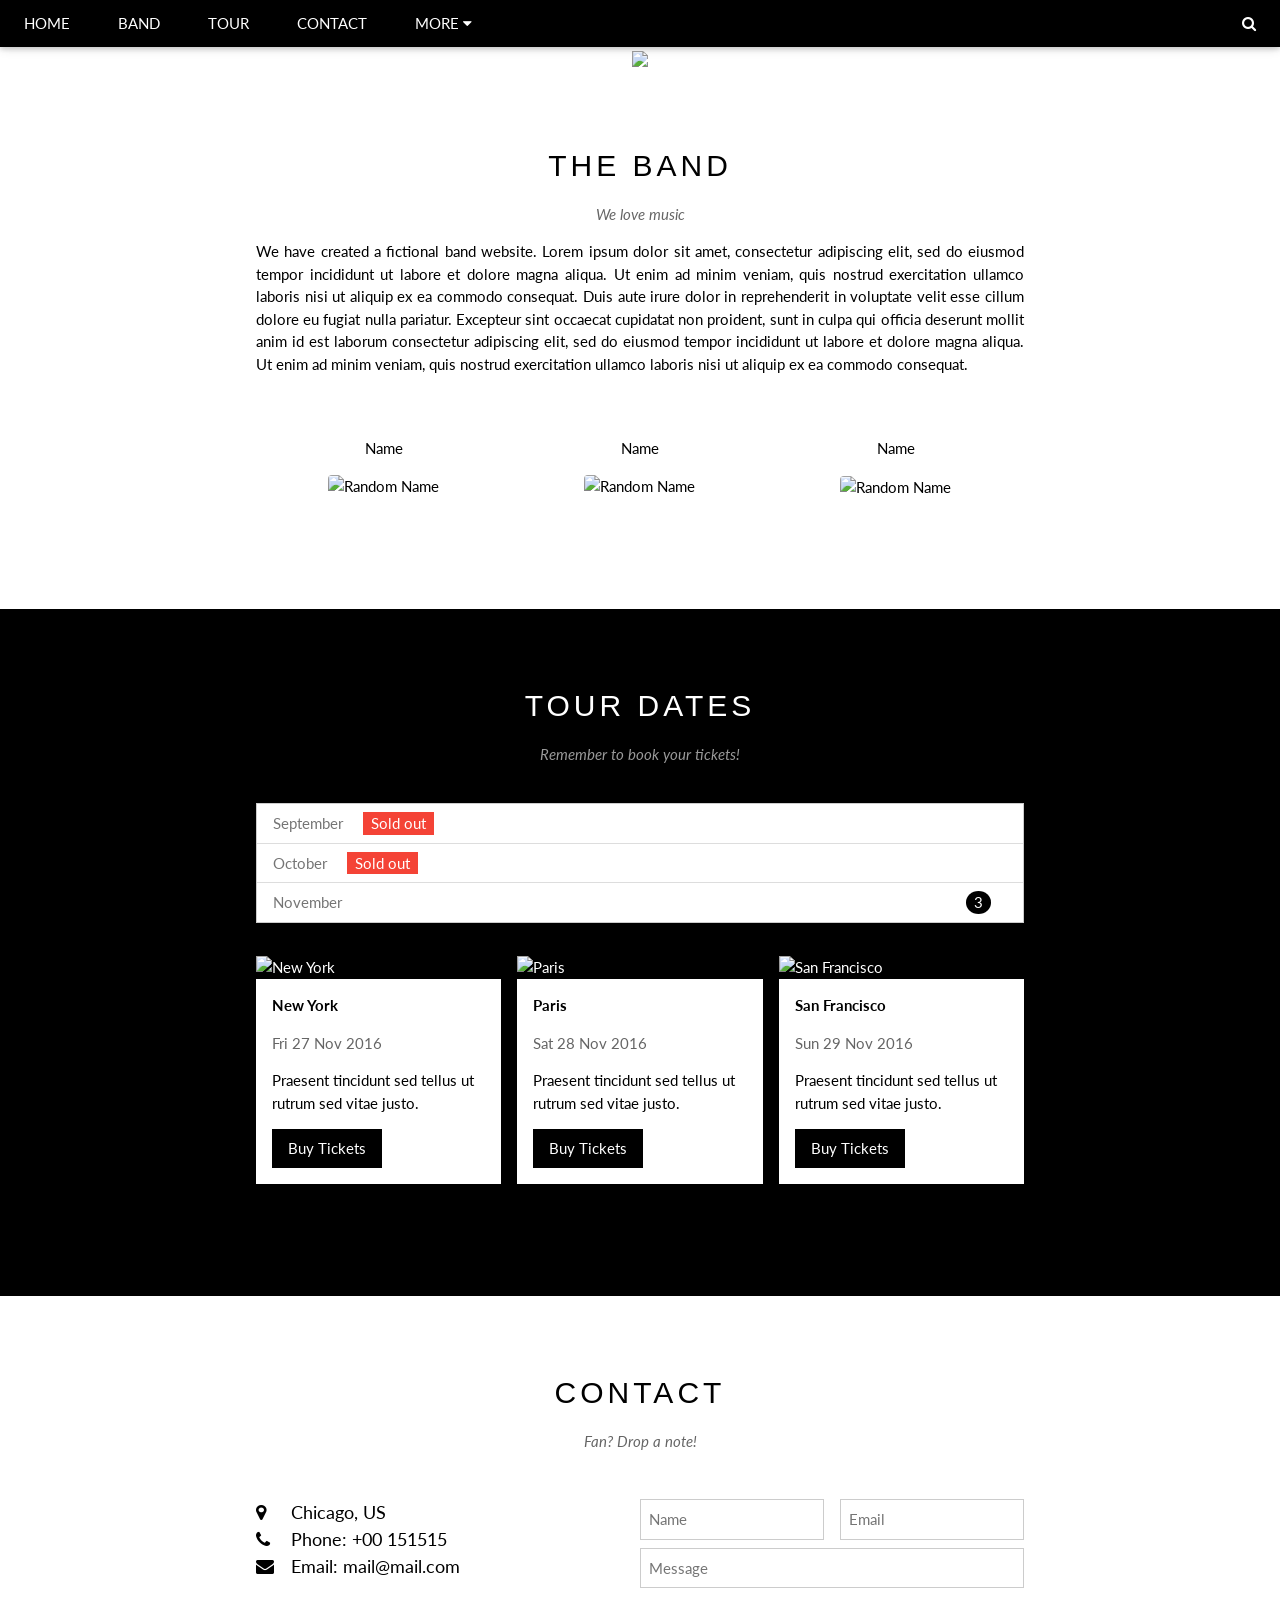
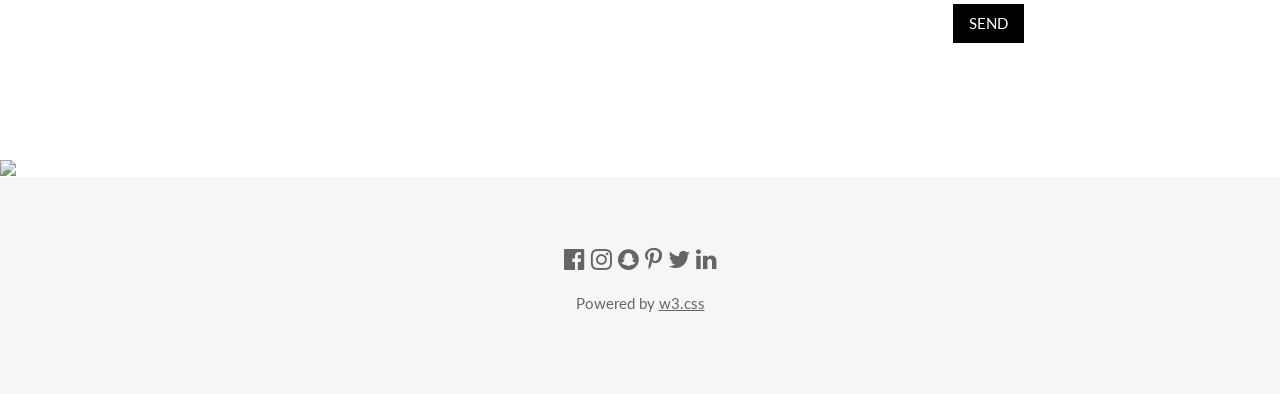
==== index.html @ c82f0325 "Add files via upload" ====
<!DOCTYPE html>
<html lang="en">
<head>
<title>W3.CSS Template</title>
<meta charset="UTF-8">
<meta name="viewport" content="width=device-width, initial-scale=1">
<link rel="stylesheet" href="https://www.w3schools.com/w3css/4/w3.css">
<link rel="stylesheet" href="https://fonts.googleapis.com/css?family=Lato">
<link rel="stylesheet" href="https://cdnjs.cloudflare.com/ajax/libs/font-awesome/4.7.0/css/font-awesome.min.css">
<style>
body {font-family: "Lato", sans-serif}
.mySlides {display: none}
</style>
</head>
<body>

<!-- Navbar -->
<div class="w3-top">
  <div class="w3-bar w3-black w3-card">
    <a class="w3-bar-item w3-button w3-padding-large w3-hide-medium w3-hide-large w3-right" href="javascript:void(0)" onclick="myFunction()" title="Toggle Navigation Menu"><i class="fa fa-bars"></i></a>
    <a href="#" class="w3-bar-item w3-button w3-padding-large">HOME</a>
    <a href="#band" class="w3-bar-item w3-button w3-padding-large w3-hide-small">BAND</a>
    <a href="#tour" class="w3-bar-item w3-button w3-padding-large w3-hide-small">TOUR</a>
    <a href="#contact" class="w3-bar-item w3-button w3-padding-large w3-hide-small">CONTACT</a>
    <div class="w3-dropdown-hover w3-hide-small">
      <button class="w3-padding-large w3-button" title="More">MORE <i class="fa fa-caret-down"></i></button>     
      <div class="w3-dropdown-content w3-bar-block w3-card-4">
        <a href="#" class="w3-bar-item w3-button">Merchandise</a>
        <a href="#" class="w3-bar-item w3-button">Extras</a>
        <a href="#" class="w3-bar-item w3-button">Media</a>
      </div>
    </div>
    <a href="javascript:void(0)" class="w3-padding-large w3-hover-red w3-hide-small w3-right"><i class="fa fa-search"></i></a>
  </div>
</div>

<!-- Navbar on small screens (remove the onclick attribute if you want the navbar to always show on top of the content when clicking on the links) -->
<div id="navDemo" class="w3-bar-block w3-black w3-hide w3-hide-large w3-hide-medium w3-top" style="margin-top:46px">
  <a href="#band" class="w3-bar-item w3-button w3-padding-large" onclick="myFunction()">BAND</a>
  <a href="#tour" class="w3-bar-item w3-button w3-padding-large" onclick="myFunction()">TOUR</a>
  <a href="#contact" class="w3-bar-item w3-button w3-padding-large" onclick="myFunction()">CONTACT</a>
  <a href="#" class="w3-bar-item w3-button w3-padding-large" onclick="myFunction()">MERCH</a>
</div>

<!-- Page content -->
<div class="w3-content" style="max-width:2000px;margin-top:46px">

  <!-- Automatic Slideshow Images -->
  <div class="mySlides w3-display-container w3-center">
    <img src="/w3images/la.jpg" style="width:100%">
    <div class="w3-display-bottommiddle w3-container w3-text-white w3-padding-32 w3-hide-small">
      <h3>Los Angeles</h3>
      <p><b>We had the best time playing at Venice Beach!</b></p>   
    </div>
  </div>
  <div class="mySlides w3-display-container w3-center">
    <img src="/w3images/ny.jpg" style="width:100%">
    <div class="w3-display-bottommiddle w3-container w3-text-white w3-padding-32 w3-hide-small">
      <h3>New York</h3>
      <p><b>The atmosphere in New York is lorem ipsum.</b></p>    
    </div>
  </div>
  <div class="mySlides w3-display-container w3-center">
    <img src="/w3images/chicago.jpg" style="width:100%">
    <div class="w3-display-bottommiddle w3-container w3-text-white w3-padding-32 w3-hide-small">
      <h3>Chicago</h3>
      <p><b>Thank you, Chicago - A night we won't forget.</b></p>    
    </div>
  </div>

  <!-- The Band Section -->
  <div class="w3-container w3-content w3-center w3-padding-64" style="max-width:800px" id="band">
    <h2 class="w3-wide">THE BAND</h2>
    <p class="w3-opacity"><i>We love music</i></p>
    <p class="w3-justify">We have created a fictional band website. Lorem ipsum dolor sit amet, consectetur adipiscing elit, sed do eiusmod tempor incididunt ut labore et dolore magna aliqua. Ut enim ad minim veniam, quis nostrud exercitation ullamco laboris nisi ut aliquip
      ex ea commodo consequat. Duis aute irure dolor in reprehenderit in voluptate velit esse cillum dolore eu fugiat nulla pariatur. Excepteur sint occaecat cupidatat non proident, sunt in culpa qui officia deserunt mollit anim id est laborum consectetur
      adipiscing elit, sed do eiusmod tempor incididunt ut labore et dolore magna aliqua. Ut enim ad minim veniam, quis nostrud exercitation ullamco laboris nisi ut aliquip ex ea commodo consequat.</p>
    <div class="w3-row w3-padding-32">
      <div class="w3-third">
        <p>Name</p>
        <img src="/w3images/bandmember.jpg" class="w3-round w3-margin-bottom" alt="Random Name" style="width:60%">
      </div>
      <div class="w3-third">
        <p>Name</p>
        <img src="/w3images/bandmember.jpg" class="w3-round w3-margin-bottom" alt="Random Name" style="width:60%">
      </div>
      <div class="w3-third">
        <p>Name</p>
        <img src="/w3images/bandmember.jpg" class="w3-round" alt="Random Name" style="width:60%">
      </div>
    </div>
  </div>

  <!-- The Tour Section -->
  <div class="w3-black" id="tour">
    <div class="w3-container w3-content w3-padding-64" style="max-width:800px">
      <h2 class="w3-wide w3-center">TOUR DATES</h2>
      <p class="w3-opacity w3-center"><i>Remember to book your tickets!</i></p><br>

      <ul class="w3-ul w3-border w3-white w3-text-grey">
        <li class="w3-padding">September <span class="w3-tag w3-red w3-margin-left">Sold out</span></li>
        <li class="w3-padding">October <span class="w3-tag w3-red w3-margin-left">Sold out</span></li>
        <li class="w3-padding">November <span class="w3-badge w3-right w3-margin-right">3</span></li>
      </ul>

      <div class="w3-row-padding w3-padding-32" style="margin:0 -16px">
        <div class="w3-third w3-margin-bottom">
          <img src="/w3images/newyork.jpg" alt="New York" style="width:100%" class="w3-hover-opacity">
          <div class="w3-container w3-white">
            <p><b>New York</b></p>
            <p class="w3-opacity">Fri 27 Nov 2016</p>
            <p>Praesent tincidunt sed tellus ut rutrum sed vitae justo.</p>
            <button class="w3-button w3-black w3-margin-bottom" onclick="document.getElementById('ticketModal').style.display='block'">Buy Tickets</button>
          </div>
        </div>
        <div class="w3-third w3-margin-bottom">
          <img src="/w3images/paris.jpg" alt="Paris" style="width:100%" class="w3-hover-opacity">
          <div class="w3-container w3-white">
            <p><b>Paris</b></p>
            <p class="w3-opacity">Sat 28 Nov 2016</p>
            <p>Praesent tincidunt sed tellus ut rutrum sed vitae justo.</p>
            <button class="w3-button w3-black w3-margin-bottom" onclick="document.getElementById('ticketModal').style.display='block'">Buy Tickets</button>
          </div>
        </div>
        <div class="w3-third w3-margin-bottom">
          <img src="/w3images/sanfran.jpg" alt="San Francisco" style="width:100%" class="w3-hover-opacity">
          <div class="w3-container w3-white">
            <p><b>San Francisco</b></p>
            <p class="w3-opacity">Sun 29 Nov 2016</p>
            <p>Praesent tincidunt sed tellus ut rutrum sed vitae justo.</p>
            <button class="w3-button w3-black w3-margin-bottom" onclick="document.getElementById('ticketModal').style.display='block'">Buy Tickets</button>
          </div>
        </div>
      </div>
    </div>
  </div>

  <!-- Ticket Modal -->
  <div id="ticketModal" class="w3-modal">
    <div class="w3-modal-content w3-animate-top w3-card-4">
      <header class="w3-container w3-teal w3-center w3-padding-32"> 
        <span onclick="document.getElementById('ticketModal').style.display='none'" 
       class="w3-button w3-teal w3-xlarge w3-display-topright">×</span>
        <h2 class="w3-wide"><i class="fa fa-suitcase w3-margin-right"></i>Tickets</h2>
      </header>
      <div class="w3-container">
        <p><label><i class="fa fa-shopping-cart"></i> Tickets, $15 per person</label></p>
        <input class="w3-input w3-border" type="text" placeholder="How many?">
        <p><label><i class="fa fa-user"></i> Send To</label></p>
        <input class="w3-input w3-border" type="text" placeholder="Enter email">
        <button class="w3-button w3-block w3-teal w3-padding-16 w3-section w3-right">PAY <i class="fa fa-check"></i></button>
        <button class="w3-button w3-red w3-section" onclick="document.getElementById('ticketModal').style.display='none'">Close <i class="fa fa-remove"></i></button>
        <p class="w3-right">Need <a href="#" class="w3-text-blue">help?</a></p>
      </div>
    </div>
  </div>

  <!-- The Contact Section -->
  <div class="w3-container w3-content w3-padding-64" style="max-width:800px" id="contact">
    <h2 class="w3-wide w3-center">CONTACT</h2>
    <p class="w3-opacity w3-center"><i>Fan? Drop a note!</i></p>
    <div class="w3-row w3-padding-32">
      <div class="w3-col m6 w3-large w3-margin-bottom">
        <i class="fa fa-map-marker" style="width:30px"></i> Chicago, US<br>
        <i class="fa fa-phone" style="width:30px"></i> Phone: +00 151515<br>
        <i class="fa fa-envelope" style="width:30px"> </i> Email: mail@mail.com<br>
      </div>
      <div class="w3-col m6">
        <form action="/action_page.php" target="_blank">
          <div class="w3-row-padding" style="margin:0 -16px 8px -16px">
            <div class="w3-half">
              <input class="w3-input w3-border" type="text" placeholder="Name" required name="Name">
            </div>
            <div class="w3-half">
              <input class="w3-input w3-border" type="text" placeholder="Email" required name="Email">
            </div>
          </div>
          <input class="w3-input w3-border" type="text" placeholder="Message" required name="Message">
          <button class="w3-button w3-black w3-section w3-right" type="submit">SEND</button>
        </form>
      </div>
    </div>
  </div>
  
<!-- End Page Content -->
</div>

<!-- Image of location/map -->
<img src="/w3images/map.jpg" class="w3-image w3-greyscale-min" style="width:100%">

<!-- Footer -->
<footer class="w3-container w3-padding-64 w3-center w3-opacity w3-light-grey w3-xlarge">
  <i class="fa fa-facebook-official w3-hover-opacity"></i>
  <i class="fa fa-instagram w3-hover-opacity"></i>
  <i class="fa fa-snapchat w3-hover-opacity"></i>
  <i class="fa fa-pinterest-p w3-hover-opacity"></i>
  <i class="fa fa-twitter w3-hover-opacity"></i>
  <i class="fa fa-linkedin w3-hover-opacity"></i>
  <p class="w3-medium">Powered by <a href="https://www.w3schools.com/w3css/default.asp" target="_blank">w3.css</a></p>
</footer>

<script>
// Automatic Slideshow - change image every 4 seconds
var myIndex = 0;
carousel();

function carousel() {
  var i;
  var x = document.getElementsByClassName("mySlides");
  for (i = 0; i < x.length; i++) {
    x[i].style.display = "none";  
  }
  myIndex++;
  if (myIndex > x.length) {myIndex = 1}    
  x[myIndex-1].style.display = "block";  
  setTimeout(carousel, 4000);    
}

// Used to toggle the menu on small screens when clicking on the menu button
function myFunction() {
  var x = document.getElementById("navDemo");
  if (x.className.indexOf("w3-show") == -1) {
    x.className += " w3-show";
  } else { 
    x.className = x.className.replace(" w3-show", "");
  }
}

// When the user clicks anywhere outside of the modal, close it
var modal = document.getElementById('ticketModal');
window.onclick = function(event) {
  if (event.target == modal) {
    modal.style.display = "none";
  }
}
</script>

</body>
</html>
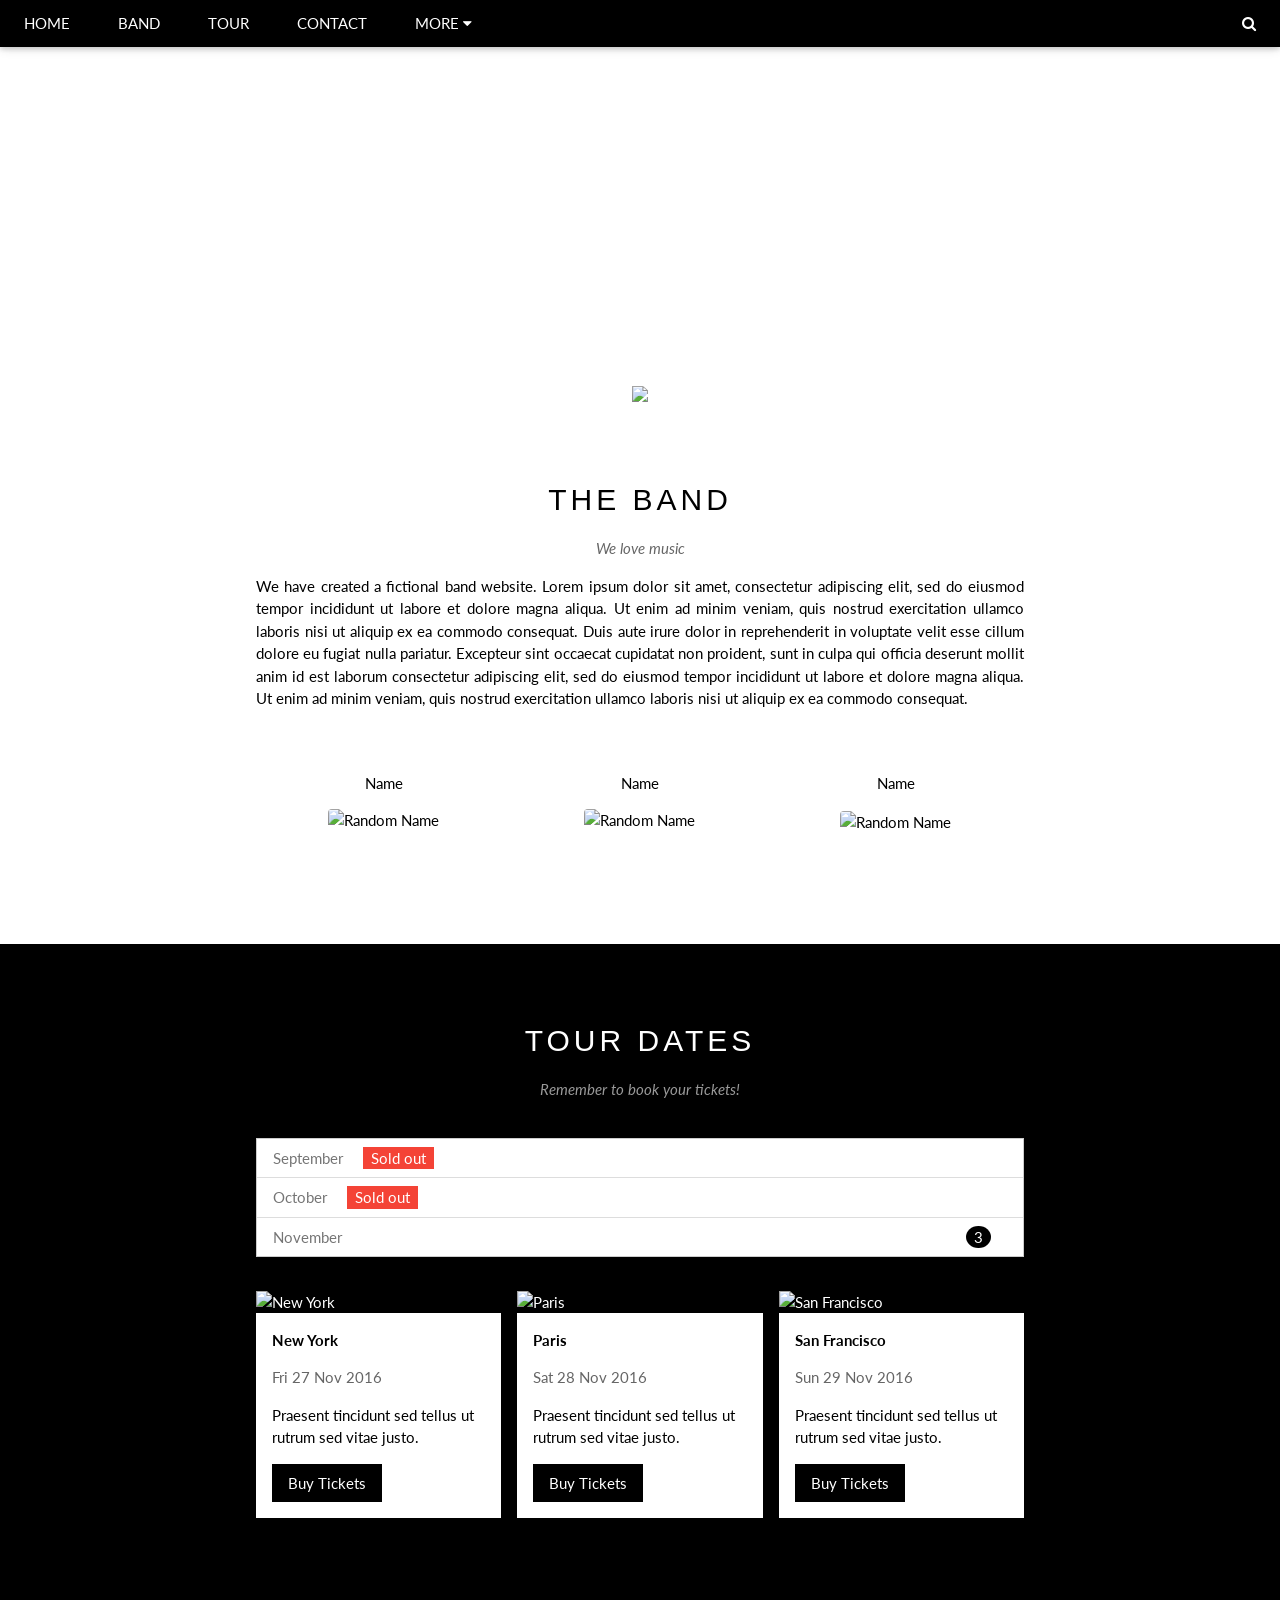
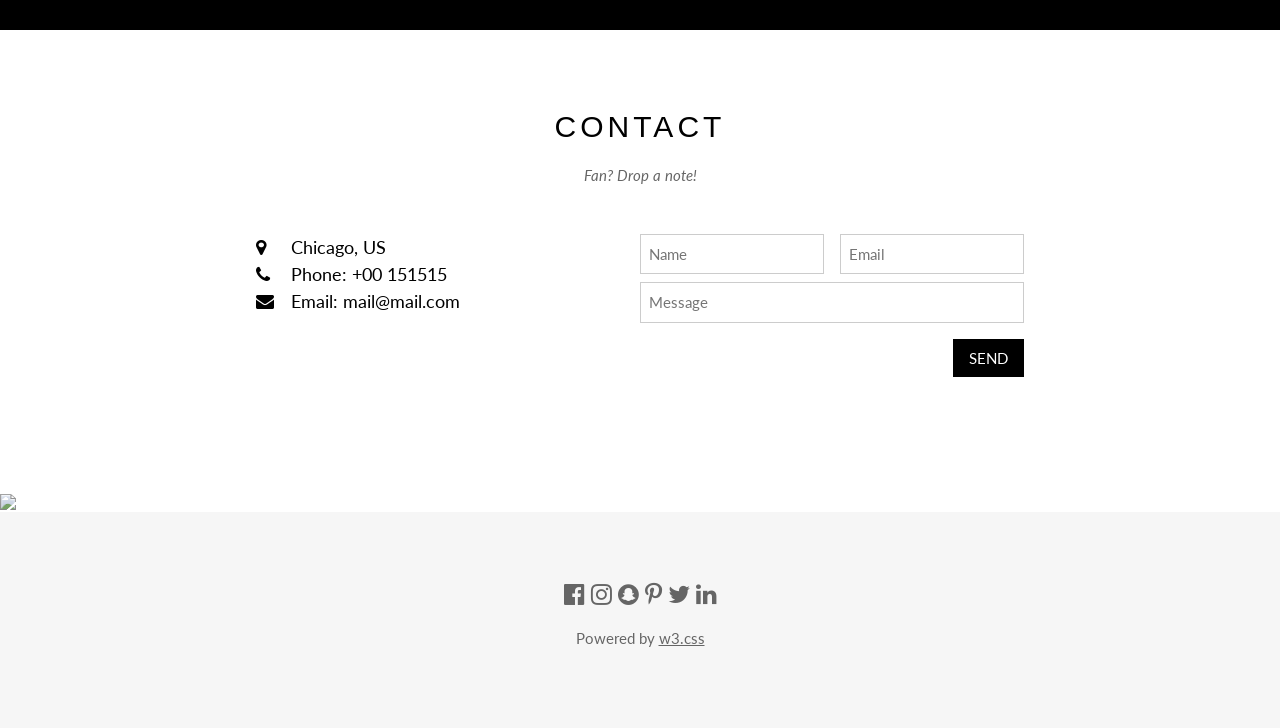
==== commit 2ae8e26e: "Update index.html" ====
--- a/index.html
+++ b/index.html
@@ -44,7 +44,7 @@
 
 <!-- Page content -->
 <div class="w3-content" style="max-width:2000px;margin-top:46px">
-
+<iframe scrolling="no" title="Funktionswerte berechnen" src="https://www.geogebra.org/material/iframe/id/us2qeqyw/width/409/height/329/border/888888/sfsb/true/smb/false/stb/false/stbh/false/ai/false/asb/false/sri/false/rc/false/ld/false/sdz/false/ctl/false" width="409px" height="329px" style="border:0px;"> </iframe>
   <!-- Automatic Slideshow Images -->
   <div class="mySlides w3-display-container w3-center">
     <img src="/w3images/la.jpg" style="width:100%">
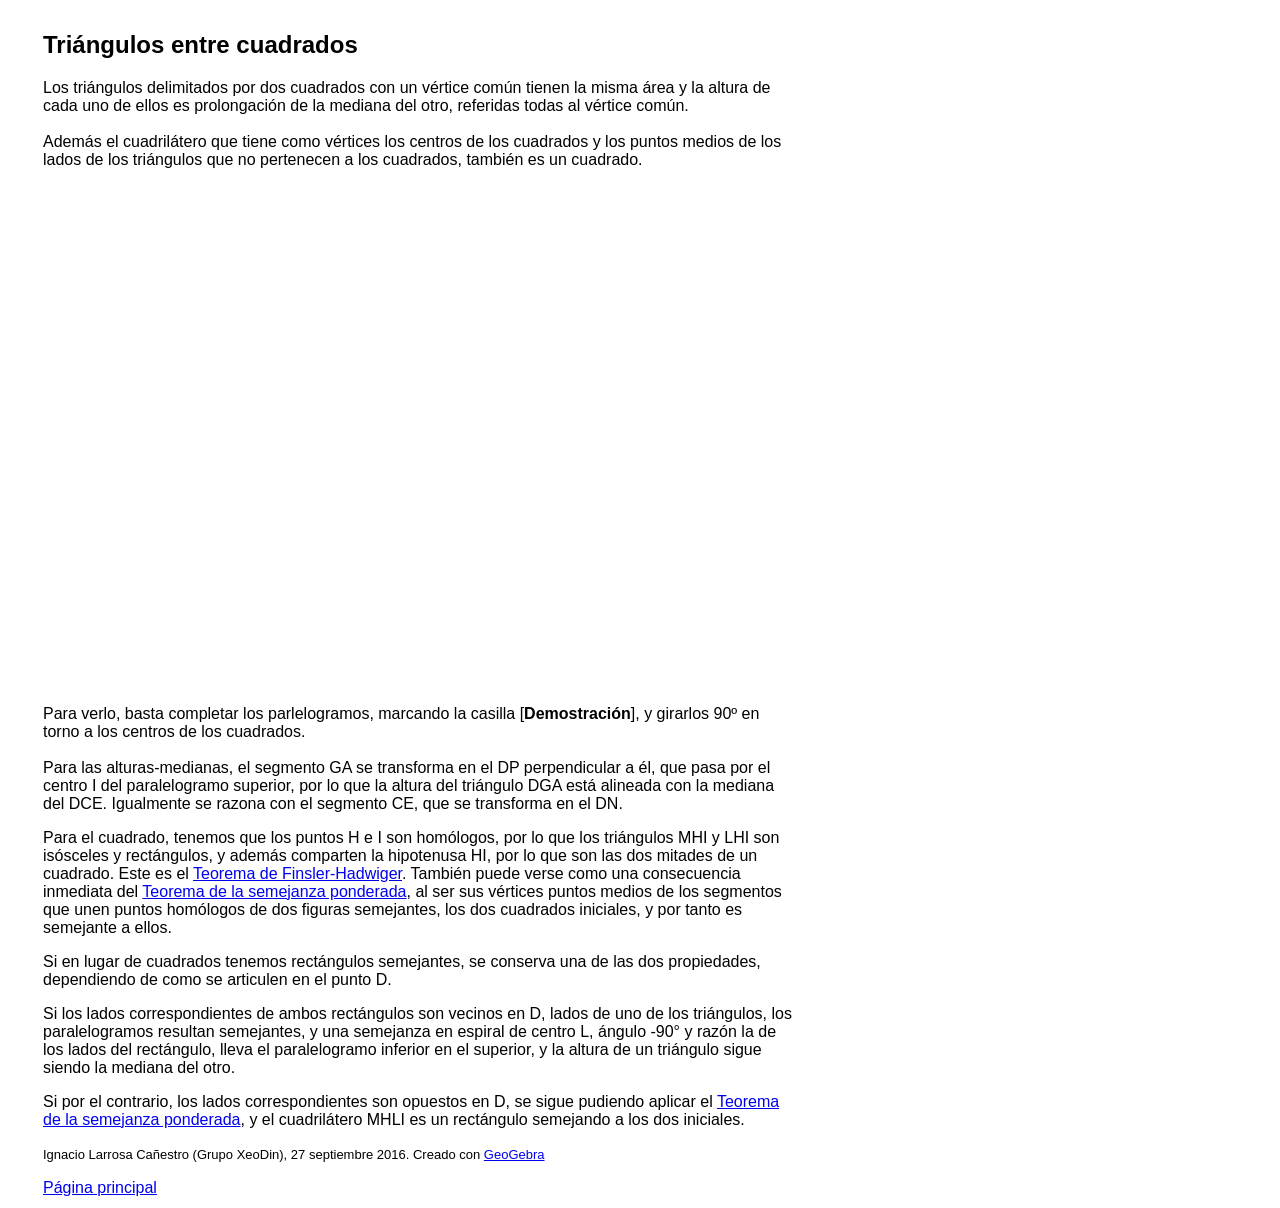
==== commit 16946ec4: "Update index.html" ====
--- a/index.html
+++ b/index.html
@@ -1,239 +1,40 @@
 <!DOCTYPE html>
-<html lang="en">
+<html>
 <head>
-<title>W3.CSS Template</title>
-<meta charset="UTF-8">
-<meta name="viewport" content="width=device-width, initial-scale=1">
-<link rel="stylesheet" href="https://www.w3schools.com/w3css/4/w3.css">
-<link rel="stylesheet" href="https://fonts.googleapis.com/css?family=Lato">
-<link rel="stylesheet" href="https://cdnjs.cloudflare.com/ajax/libs/font-awesome/4.7.0/css/font-awesome.min.css">
-<style>
-body {font-family: "Lato", sans-serif}
-.mySlides {display: none}
-</style>
+<meta http-equiv="X-UA-Compatible" content="IE=10" />
+<META name="keywords" Content="Geometr�a, eucl�dea, matem�ticas, geogebra, ESO, pol�gonos, cuadrados, tri�ngulos, �reas, applet, giro, Vecten, Finsler, Hadwiger">
+<title>Tri&#225;ngulos entre cuadrados - GeoGebra Hoja Din&#225;mica</title>
+<meta http-equiv="Content-Type" content="text/html; charset=utf-8" />
+<meta name="generator" content="GeoGebra" />
+<style type="text/css"><!--body { font-family:Arial,Helvetica,sans-serif; margin-left:40px }--></style>
 </head>
 <body>
+<table border="0" width="749">
+<tr><td>
+<h2>Tri&#225;ngulos entre cuadrados</h2>
+<p>
+Los tri&#225;ngulos delimitados por dos cuadrados con un v&#233;rtice com&#250;n tienen la misma &#225;rea y la altura de cada uno de ellos es prolongaci&#243;n de la mediana del otro, referidas todas al v&#233;rtice com&#250;n.<br/><br/>
 
-<!-- Navbar -->
-<div class="w3-top">
-  <div class="w3-bar w3-black w3-card">
-    <a class="w3-bar-item w3-button w3-padding-large w3-hide-medium w3-hide-large w3-right" href="javascript:void(0)" onclick="myFunction()" title="Toggle Navigation Menu"><i class="fa fa-bars"></i></a>
-    <a href="#" class="w3-bar-item w3-button w3-padding-large">HOME</a>
-    <a href="#band" class="w3-bar-item w3-button w3-padding-large w3-hide-small">BAND</a>
-    <a href="#tour" class="w3-bar-item w3-button w3-padding-large w3-hide-small">TOUR</a>
-    <a href="#contact" class="w3-bar-item w3-button w3-padding-large w3-hide-small">CONTACT</a>
-    <div class="w3-dropdown-hover w3-hide-small">
-      <button class="w3-padding-large w3-button" title="More">MORE <i class="fa fa-caret-down"></i></button>     
-      <div class="w3-dropdown-content w3-bar-block w3-card-4">
-        <a href="#" class="w3-bar-item w3-button">Merchandise</a>
-        <a href="#" class="w3-bar-item w3-button">Extras</a>
-        <a href="#" class="w3-bar-item w3-button">Media</a>
-      </div>
-    </div>
-    <a href="javascript:void(0)" class="w3-padding-large w3-hover-red w3-hide-small w3-right"><i class="fa fa-search"></i></a>
-  </div>
-</div>
+Adem&aacute;s el cuadril&aacute;tero que tiene como v&eacute;rtices los centros de los cuadrados y los puntos medios de los lados de los tri&aacute;ngulos que no pertenecen a los cuadrados, tambi&eacute;n es un cuadrado.</p>
 
-<!-- Navbar on small screens (remove the onclick attribute if you want the navbar to always show on top of the content when clicking on the links) -->
-<div id="navDemo" class="w3-bar-block w3-black w3-hide w3-hide-large w3-hide-medium w3-top" style="margin-top:46px">
-  <a href="#band" class="w3-bar-item w3-button w3-padding-large" onclick="myFunction()">BAND</a>
-  <a href="#tour" class="w3-bar-item w3-button w3-padding-large" onclick="myFunction()">TOUR</a>
-  <a href="#contact" class="w3-bar-item w3-button w3-padding-large" onclick="myFunction()">CONTACT</a>
-  <a href="#" class="w3-bar-item w3-button w3-padding-large" onclick="myFunction()">MERCH</a>
-</div>
+<iframe scrolling="no" title="Tri�ngulos entre cuadrados" src="https://www.geogebra.org/material/iframe/id/CwWNDrdC/width/749/height/500/border/888888/sfsb/true/smb/false/stb/false/stbh/false/ai/false/asb/false/sri/true/rc/false/ld/false/sdz/false/ctl/false" width="749px" height="500px" style="border:0px;" allowfullscreen> </iframe>
 
-<!-- Page content -->
-<div class="w3-content" style="max-width:2000px;margin-top:46px">
-<iframe scrolling="no" title="Funktionswerte berechnen" src="https://www.geogebra.org/material/iframe/id/us2qeqyw/width/409/height/329/border/888888/sfsb/true/smb/false/stb/false/stbh/false/ai/false/asb/false/sri/false/rc/false/ld/false/sdz/false/ctl/false" width="409px" height="329px" style="border:0px;"> </iframe>
-  <!-- Automatic Slideshow Images -->
-  <div class="mySlides w3-display-container w3-center">
-    <img src="/w3images/la.jpg" style="width:100%">
-    <div class="w3-display-bottommiddle w3-container w3-text-white w3-padding-32 w3-hide-small">
-      <h3>Los Angeles</h3>
-      <p><b>We had the best time playing at Venice Beach!</b></p>   
-    </div>
-  </div>
-  <div class="mySlides w3-display-container w3-center">
-    <img src="/w3images/ny.jpg" style="width:100%">
-    <div class="w3-display-bottommiddle w3-container w3-text-white w3-padding-32 w3-hide-small">
-      <h3>New York</h3>
-      <p><b>The atmosphere in New York is lorem ipsum.</b></p>    
-    </div>
-  </div>
-  <div class="mySlides w3-display-container w3-center">
-    <img src="/w3images/chicago.jpg" style="width:100%">
-    <div class="w3-display-bottommiddle w3-container w3-text-white w3-padding-32 w3-hide-small">
-      <h3>Chicago</h3>
-      <p><b>Thank you, Chicago - A night we won't forget.</b></p>    
-    </div>
-  </div>
+<p>
+Para verlo, basta completar los parlelogramos, marcando la casilla [<b>Demostraci&oacute;n</b>], y girarlos 90&#186; en torno a los centros de los cuadrados.<br/><br/>
 
-  <!-- The Band Section -->
-  <div class="w3-container w3-content w3-center w3-padding-64" style="max-width:800px" id="band">
-    <h2 class="w3-wide">THE BAND</h2>
-    <p class="w3-opacity"><i>We love music</i></p>
-    <p class="w3-justify">We have created a fictional band website. Lorem ipsum dolor sit amet, consectetur adipiscing elit, sed do eiusmod tempor incididunt ut labore et dolore magna aliqua. Ut enim ad minim veniam, quis nostrud exercitation ullamco laboris nisi ut aliquip
-      ex ea commodo consequat. Duis aute irure dolor in reprehenderit in voluptate velit esse cillum dolore eu fugiat nulla pariatur. Excepteur sint occaecat cupidatat non proident, sunt in culpa qui officia deserunt mollit anim id est laborum consectetur
-      adipiscing elit, sed do eiusmod tempor incididunt ut labore et dolore magna aliqua. Ut enim ad minim veniam, quis nostrud exercitation ullamco laboris nisi ut aliquip ex ea commodo consequat.</p>
-    <div class="w3-row w3-padding-32">
-      <div class="w3-third">
-        <p>Name</p>
-        <img src="/w3images/bandmember.jpg" class="w3-round w3-margin-bottom" alt="Random Name" style="width:60%">
-      </div>
-      <div class="w3-third">
-        <p>Name</p>
-        <img src="/w3images/bandmember.jpg" class="w3-round w3-margin-bottom" alt="Random Name" style="width:60%">
-      </div>
-      <div class="w3-third">
-        <p>Name</p>
-        <img src="/w3images/bandmember.jpg" class="w3-round" alt="Random Name" style="width:60%">
-      </div>
-    </div>
-  </div>
-
-  <!-- The Tour Section -->
-  <div class="w3-black" id="tour">
-    <div class="w3-container w3-content w3-padding-64" style="max-width:800px">
-      <h2 class="w3-wide w3-center">TOUR DATES</h2>
-      <p class="w3-opacity w3-center"><i>Remember to book your tickets!</i></p><br>
-
-      <ul class="w3-ul w3-border w3-white w3-text-grey">
-        <li class="w3-padding">September <span class="w3-tag w3-red w3-margin-left">Sold out</span></li>
-        <li class="w3-padding">October <span class="w3-tag w3-red w3-margin-left">Sold out</span></li>
-        <li class="w3-padding">November <span class="w3-badge w3-right w3-margin-right">3</span></li>
-      </ul>
-
-      <div class="w3-row-padding w3-padding-32" style="margin:0 -16px">
-        <div class="w3-third w3-margin-bottom">
-          <img src="/w3images/newyork.jpg" alt="New York" style="width:100%" class="w3-hover-opacity">
-          <div class="w3-container w3-white">
-            <p><b>New York</b></p>
-            <p class="w3-opacity">Fri 27 Nov 2016</p>
-            <p>Praesent tincidunt sed tellus ut rutrum sed vitae justo.</p>
-            <button class="w3-button w3-black w3-margin-bottom" onclick="document.getElementById('ticketModal').style.display='block'">Buy Tickets</button>
-          </div>
-        </div>
-        <div class="w3-third w3-margin-bottom">
-          <img src="/w3images/paris.jpg" alt="Paris" style="width:100%" class="w3-hover-opacity">
-          <div class="w3-container w3-white">
-            <p><b>Paris</b></p>
-            <p class="w3-opacity">Sat 28 Nov 2016</p>
-            <p>Praesent tincidunt sed tellus ut rutrum sed vitae justo.</p>
-            <button class="w3-button w3-black w3-margin-bottom" onclick="document.getElementById('ticketModal').style.display='block'">Buy Tickets</button>
-          </div>
-        </div>
-        <div class="w3-third w3-margin-bottom">
-          <img src="/w3images/sanfran.jpg" alt="San Francisco" style="width:100%" class="w3-hover-opacity">
-          <div class="w3-container w3-white">
-            <p><b>San Francisco</b></p>
-            <p class="w3-opacity">Sun 29 Nov 2016</p>
-            <p>Praesent tincidunt sed tellus ut rutrum sed vitae justo.</p>
-            <button class="w3-button w3-black w3-margin-bottom" onclick="document.getElementById('ticketModal').style.display='block'">Buy Tickets</button>
-          </div>
-        </div>
-      </div>
-    </div>
-  </div>
-
-  <!-- Ticket Modal -->
-  <div id="ticketModal" class="w3-modal">
-    <div class="w3-modal-content w3-animate-top w3-card-4">
-      <header class="w3-container w3-teal w3-center w3-padding-32"> 
-        <span onclick="document.getElementById('ticketModal').style.display='none'" 
-       class="w3-button w3-teal w3-xlarge w3-display-topright">×</span>
-        <h2 class="w3-wide"><i class="fa fa-suitcase w3-margin-right"></i>Tickets</h2>
-      </header>
-      <div class="w3-container">
-        <p><label><i class="fa fa-shopping-cart"></i> Tickets, $15 per person</label></p>
-        <input class="w3-input w3-border" type="text" placeholder="How many?">
-        <p><label><i class="fa fa-user"></i> Send To</label></p>
-        <input class="w3-input w3-border" type="text" placeholder="Enter email">
-        <button class="w3-button w3-block w3-teal w3-padding-16 w3-section w3-right">PAY <i class="fa fa-check"></i></button>
-        <button class="w3-button w3-red w3-section" onclick="document.getElementById('ticketModal').style.display='none'">Close <i class="fa fa-remove"></i></button>
-        <p class="w3-right">Need <a href="#" class="w3-text-blue">help?</a></p>
-      </div>
-    </div>
-  </div>
-
-  <!-- The Contact Section -->
-  <div class="w3-container w3-content w3-padding-64" style="max-width:800px" id="contact">
-    <h2 class="w3-wide w3-center">CONTACT</h2>
-    <p class="w3-opacity w3-center"><i>Fan? Drop a note!</i></p>
-    <div class="w3-row w3-padding-32">
-      <div class="w3-col m6 w3-large w3-margin-bottom">
-        <i class="fa fa-map-marker" style="width:30px"></i> Chicago, US<br>
-        <i class="fa fa-phone" style="width:30px"></i> Phone: +00 151515<br>
-        <i class="fa fa-envelope" style="width:30px"> </i> Email: mail@mail.com<br>
-      </div>
-      <div class="w3-col m6">
-        <form action="/action_page.php" target="_blank">
-          <div class="w3-row-padding" style="margin:0 -16px 8px -16px">
-            <div class="w3-half">
-              <input class="w3-input w3-border" type="text" placeholder="Name" required name="Name">
-            </div>
-            <div class="w3-half">
-              <input class="w3-input w3-border" type="text" placeholder="Email" required name="Email">
-            </div>
-          </div>
-          <input class="w3-input w3-border" type="text" placeholder="Message" required name="Message">
-          <button class="w3-button w3-black w3-section w3-right" type="submit">SEND</button>
-        </form>
-      </div>
-    </div>
-  </div>
-  
-<!-- End Page Content -->
-</div>
-
-<!-- Image of location/map -->
-<img src="/w3images/map.jpg" class="w3-image w3-greyscale-min" style="width:100%">
-
-<!-- Footer -->
-<footer class="w3-container w3-padding-64 w3-center w3-opacity w3-light-grey w3-xlarge">
-  <i class="fa fa-facebook-official w3-hover-opacity"></i>
-  <i class="fa fa-instagram w3-hover-opacity"></i>
-  <i class="fa fa-snapchat w3-hover-opacity"></i>
-  <i class="fa fa-pinterest-p w3-hover-opacity"></i>
-  <i class="fa fa-twitter w3-hover-opacity"></i>
-  <i class="fa fa-linkedin w3-hover-opacity"></i>
-  <p class="w3-medium">Powered by <a href="https://www.w3schools.com/w3css/default.asp" target="_blank">w3.css</a></p>
-</footer>
-
-<script>
-// Automatic Slideshow - change image every 4 seconds
-var myIndex = 0;
-carousel();
-
-function carousel() {
-  var i;
-  var x = document.getElementsByClassName("mySlides");
-  for (i = 0; i < x.length; i++) {
-    x[i].style.display = "none";  
-  }
-  myIndex++;
-  if (myIndex > x.length) {myIndex = 1}    
-  x[myIndex-1].style.display = "block";  
-  setTimeout(carousel, 4000);    
-}
-
-// Used to toggle the menu on small screens when clicking on the menu button
-function myFunction() {
-  var x = document.getElementById("navDemo");
-  if (x.className.indexOf("w3-show") == -1) {
-    x.className += " w3-show";
-  } else { 
-    x.className = x.className.replace(" w3-show", "");
-  }
-}
-
-// When the user clicks anywhere outside of the modal, close it
-var modal = document.getElementById('ticketModal');
-window.onclick = function(event) {
-  if (event.target == modal) {
-    modal.style.display = "none";
-  }
-}
-</script>
-
+Para las alturas-medianas, el segmento GA se transforma en el DP perpendicular a &#233;l, que pasa por el centro I del paralelogramo superior, por lo que la altura del tri&#225;ngulo DGA est&#225; alineada con la mediana del DCE. Igualmente se razona con el segmento CE, que se transforma en el DN.</p>
+<p>
+Para el cuadrado, tenemos que los puntos H e I son hom&oacute;logos, por lo que los tri&aacute;ngulos MHI y LHI son is&oacute;sceles y rect&aacute;ngulos, y adem&aacute;s comparten la hipotenusa HI, por lo que son las dos mitades de un cuadrado. Este es el <a href="https://en.wikipedia.org/wiki/Finsler%E2%80%93Hadwiger_theorem">Teorema de Finsler-Hadwiger</a>. Tambi&eacute;n puede verse como una consecuencia inmediata del <a href="SemejanzaMediaPonderada.html" target="_blank">Teorema de la semejanza ponderada</a>, al ser sus v&eacute;rtices puntos medios de los segmentos que unen puntos hom&oacute;logos de dos figuras semejantes, los dos cuadrados iniciales, y por tanto es semejante a ellos.</p>
+<p>
+Si en lugar de cuadrados tenemos rect&aacute;ngulos semejantes, se conserva una de las dos propiedades, dependiendo de como se articulen en el punto D.</p>
+<p>
+Si los lados correspondientes de ambos rect&aacute;ngulos son vecinos en D, lados de uno de los tri&aacute;ngulos, los paralelogramos resultan semejantes, y una semejanza en espiral de centro L, &aacute;ngulo -90&deg; y raz&oacute;n la de los lados del rect&aacute;ngulo, lleva el paralelogramo inferior en el superior, y la altura de un tri&aacute;ngulo sigue siendo la mediana del otro.</p>
+<p>
+Si por el contrario, los lados correspondientes son opuestos en D, se sigue pudiendo aplicar el <a href="SemejanzaMediaPonderada.html" target="_blank">Teorema de la semejanza ponderada</a>, y el cuadril&aacute;tero MHLI es un rect&aacute;ngulo semejando a los dos iniciales.
+</p>
+<p><span style="font-size:small">Ignacio Larrosa Ca&#241;estro (Grupo XeoDin), 27 septiembre 2016. Creado con <a href="http://www.geogebra.org/" target="_blank" >GeoGebra</a></span></p>
+<a href="index.html" target="_blank" >P&aacute;gina principal</a>
+</td></tr>
+</table>
 </body>
 </html>
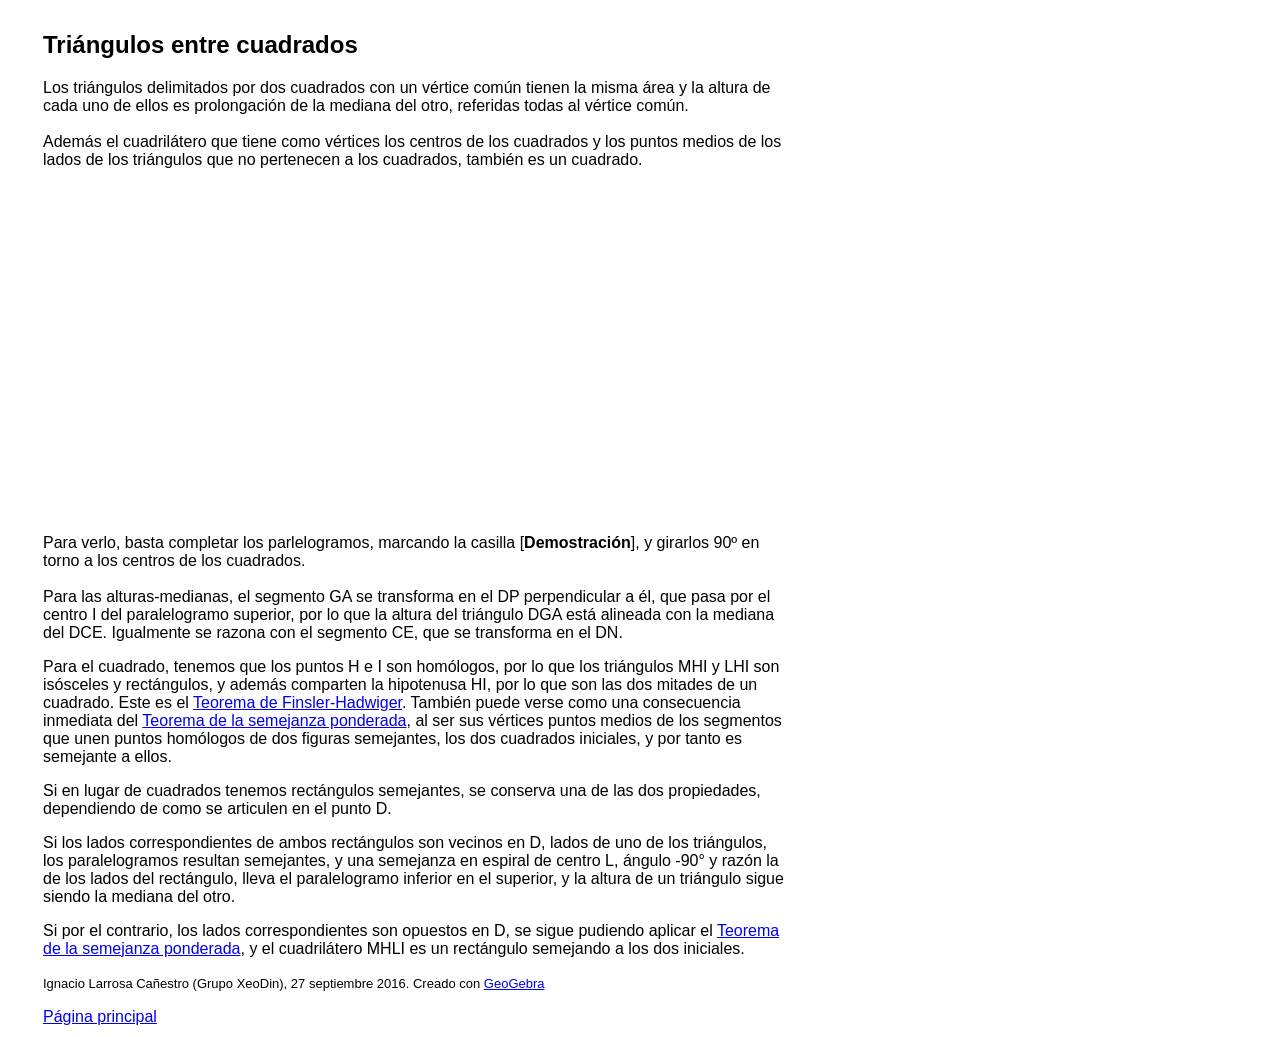
==== commit 7722961b: "Update index.html" ====
--- a/index.html
+++ b/index.html
@@ -17,7 +17,8 @@
 
 Adem&aacute;s el cuadril&aacute;tero que tiene como v&eacute;rtices los centros de los cuadrados y los puntos medios de los lados de los tri&aacute;ngulos que no pertenecen a los cuadrados, tambi&eacute;n es un cuadrado.</p>
 
-<iframe scrolling="no" title="Tri�ngulos entre cuadrados" src="https://www.geogebra.org/material/iframe/id/CwWNDrdC/width/749/height/500/border/888888/sfsb/true/smb/false/stb/false/stbh/false/ai/false/asb/false/sri/true/rc/false/ld/false/sdz/false/ctl/false" width="749px" height="500px" style="border:0px;" allowfullscreen> </iframe>
+<iframe scrolling="no" title="Tri�ngulos entre cuadrados" src="
+https://www.geogebra.org/material/iframe/id/us2qeqyw/width/409/height/329/border/888888/sfsb/true/smb/false/stb/false/stbh/false/ai/false/asb/false/sri/false/rc/false/ld/false/sdz/false/ctl/false" width="409px" height="329px" style="border:0px;">  " allowfullscreen> </iframe>
 
 <p>
 Para verlo, basta completar los parlelogramos, marcando la casilla [<b>Demostraci&oacute;n</b>], y girarlos 90&#186; en torno a los centros de los cuadrados.<br/><br/>
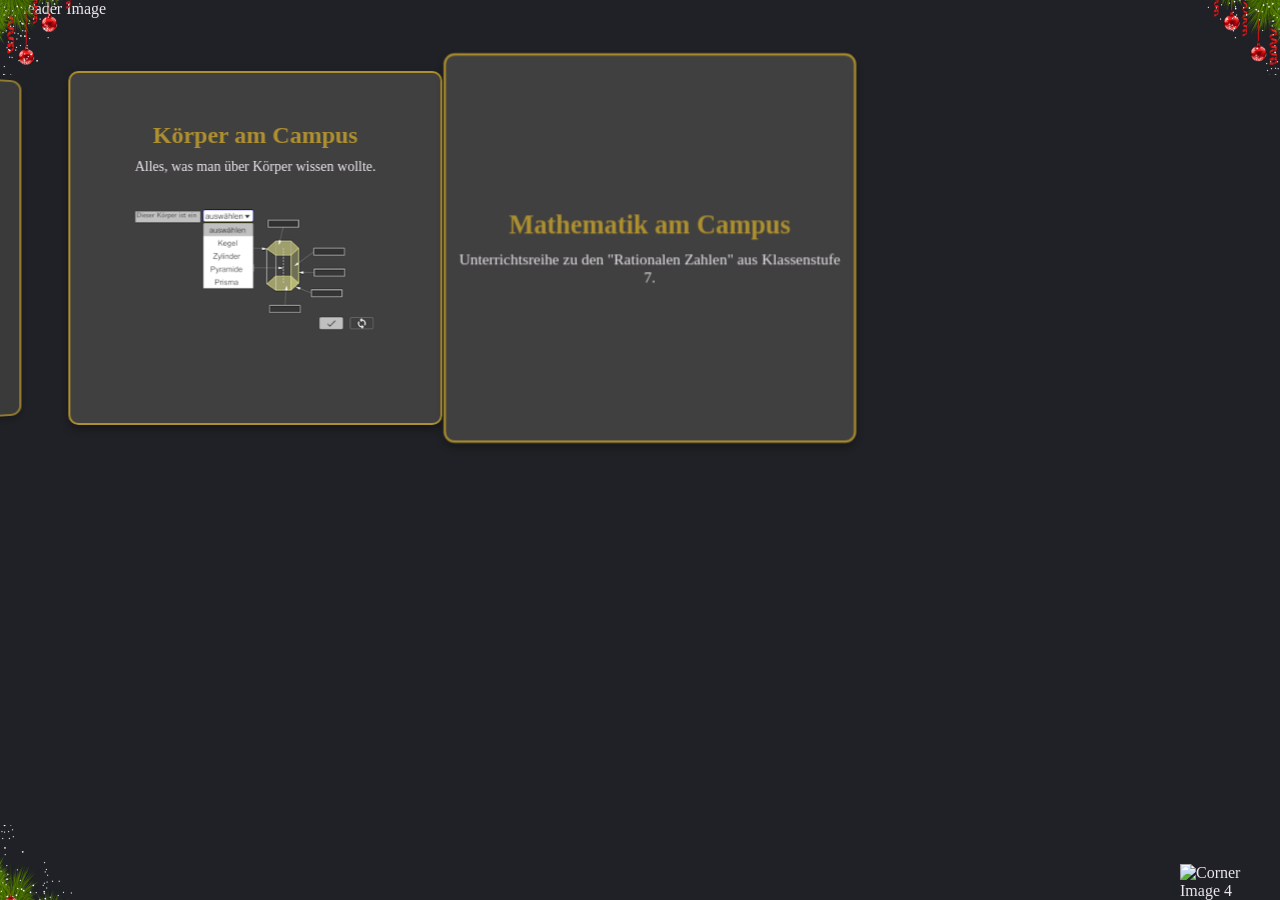
==== commit 701cc8be: "Update index.html" ====
--- a/index.html
+++ b/index.html
@@ -1,41 +1,251 @@
 <!DOCTYPE html>
-<html>
+<html lang="en">
 <head>
-<meta http-equiv="X-UA-Compatible" content="IE=10" />
-<META name="keywords" Content="Geometr�a, eucl�dea, matem�ticas, geogebra, ESO, pol�gonos, cuadrados, tri�ngulos, �reas, applet, giro, Vecten, Finsler, Hadwiger">
-<title>Tri&#225;ngulos entre cuadrados - GeoGebra Hoja Din&#225;mica</title>
-<meta http-equiv="Content-Type" content="text/html; charset=utf-8" />
-<meta name="generator" content="GeoGebra" />
-<style type="text/css"><!--body { font-family:Arial,Helvetica,sans-serif; margin-left:40px }--></style>
+    <meta charset="UTF-8">
+    <meta name="viewport" content="width=device-width, initial-scale=1.0">
+    <title>Weihnachtliche Webseite</title>
+    <link rel="stylesheet" href="https://unpkg.com/swiper/swiper-bundle.min.css">
+    <style>
+        /* Global Styles */
+        body {
+            margin: 0;
+            font-family: 'Georgia', serif;
+            background-color: #1f2126;
+            color: #ece6ee;
+            overflow-x: hidden;
+        }
+
+		/* Perspektive für den Swiper */
+		.swiper-container {
+			width: 100%;
+			height: 400px; /* Einheitliche Höhe */
+			perspective: 1000px; /* Perspektive für den 3D-Effekt */
+			overflow: visible; /* Wichtig für sichtbare Transformationen */
+		}
+		
+		.swiper-wrapper {
+			display: flex;
+			align-items: center;
+			transform-style: preserve-3d; /* 3D-Darstellung */
+		}
+		
+		/* Swiper Slide */
+		.swiper-slide {
+			background: #a9a8a8;
+			color: #1f2126;
+			width: 200px;
+			height: 350px;
+			border: 2px solid #af9030;
+			border-radius: 10px;
+			box-shadow: 0px 4px 8px rgba(0, 0, 0, 0.3);
+			text-align: center;
+			display: flex;
+			flex-direction: column;
+			justify-content: center;
+			align-items: center;
+			transform-origin: center;
+			transition: transform 0.5s, opacity 0.5s; /* Animation */
+		}
+		
+		/* 3D-Effekt für äußere Slides */
+		.swiper-slide:nth-child(1) {
+			transform: rotateY(25deg) translateX(-50px); /* Linke Neigung */
+			opacity: 0.8; /* Leicht transparent für Tiefe */
+		}
+		
+		.swiper-slide:nth-child(3) {
+			transform: rotateY(-25deg) translateX(50px); /* Rechte Neigung */
+			opacity: 0.8; /* Leicht transparent für Tiefe */
+		}
+		
+		/* Mittlerer Slide */
+		.swiper-slide.swiper-slide-active {
+			transform: rotateY(0deg) scale(1.1); /* Größer und gerade */
+			opacity: 1;
+			z-index: 1; /* Im Vordergrund */
+		}
+		
+		/* Pagination */
+		.swiper-pagination-bullet {
+			background: #af9030;
+		}
+		
+		/* Responsive Anpassung */
+		@media (max-width: 768px) {
+			.swiper-slide {
+				width: 150px;
+				height: 250px;
+			}
+		
+			.swiper-slide:nth-child(1),
+			.swiper-slide:nth-child(3) {
+				transform: none; /* 3D-Effekt auf kleinen Bildschirmen deaktivieren */
+			}
+		}
+		
+
+        /* Corner Images */
+        .corner-image {
+            position: absolute;
+            width: 100px;
+            height: auto;
+            z-index: 10;
+        }
+
+        .corner-image.top-left { top: 0; left: 0; }
+        .corner-image.top-right { top: 0; right: 0; }
+        .corner-image.bottom-left { bottom: 0; left: 0; }
+        .corner-image.bottom-right { bottom: 0; right: 0; }
+
+        /* Header Image */
+        .header-image {
+            width: 100%;
+            height: auto;
+            display: block;
+        }
+
+        /* Carousel Container */
+        .carousel-container {
+            margin: 30px auto;
+            width: 90%;
+            max-width: 1200px;
+        }
+
+        /* Swiper Container */
+        .swiper-container {
+            width: 100%;
+            height: 400px; /* Einheitliche Höhe */
+        }
+
+        .swiper-wrapper {
+            display: flex;
+            align-items: center;
+        }
+
+        /* Swiper Slide */
+		.swiper-slide {
+			background: #404040; /* Geänderte Hintergrundfarbe */
+			color: #ece6ee; /* Heller Text für Kontrast */
+			width: 200px;
+			height: 350px;
+			border: 2px solid #af9030;
+			border-radius: 10px;
+			box-shadow: 0px 4px 8px rgba(0, 0, 0, 0.3);
+			text-align: center;
+			display: flex;
+			flex-direction: column;
+			justify-content: center;
+			align-items: center;
+			transform-origin: center;
+			transition: transform 0.5s, opacity 0.5s; /* Animation */
+		}
+
+        /* Swiper Pagination */
+        .swiper-pagination-bullet {
+            background: #404040;
+        }
+
+        /* Container Content */
+        .container h2 {
+            color: #af9030;
+            margin: 0 0 10px 0;
+        }
+
+        .container p {
+            color: #ece6ee;
+            font-size: 14px;
+            margin: 0 10px;
+        }
+
+        .container img {
+            margin-top: 15px;
+            width: 80%;
+            height: auto;
+            border-radius: 5px;
+        }
+
+        /* Responsive Design */
+        @media (max-width: 768px) {
+            .swiper-slide {
+                width: 150px;
+                height: 250px;
+            }
+
+            .container h2 {
+                font-size: 16px;
+            }
+
+            .container p {
+                font-size: 12px;
+            }
+        }
+    </style>
 </head>
 <body>
-<table border="0" width="749">
-<tr><td>
-<h2>Tri&#225;ngulos entre cuadrados</h2>
-<p>
-Los tri&#225;ngulos delimitados por dos cuadrados con un v&#233;rtice com&#250;n tienen la misma &#225;rea y la altura de cada uno de ellos es prolongaci&#243;n de la mediana del otro, referidas todas al v&#233;rtice com&#250;n.<br/><br/>
-
-Adem&aacute;s el cuadril&aacute;tero que tiene como v&eacute;rtices los centros de los cuadrados y los puntos medios de los lados de los tri&aacute;ngulos que no pertenecen a los cuadrados, tambi&eacute;n es un cuadrado.</p>
-
-<iframe scrolling="no" title="Tri�ngulos entre cuadrados" src="
-https://www.geogebra.org/material/iframe/id/us2qeqyw/width/409/height/329/border/888888/sfsb/true/smb/false/stb/false/stbh/false/ai/false/asb/false/sri/false/rc/false/ld/false/sdz/false/ctl/false" width="409px" height="329px" style="border:0px;">  " allowfullscreen> </iframe>
-
-<p>
-Para verlo, basta completar los parlelogramos, marcando la casilla [<b>Demostraci&oacute;n</b>], y girarlos 90&#186; en torno a los centros de los cuadrados.<br/><br/>
-
-Para las alturas-medianas, el segmento GA se transforma en el DP perpendicular a &#233;l, que pasa por el centro I del paralelogramo superior, por lo que la altura del tri&#225;ngulo DGA est&#225; alineada con la mediana del DCE. Igualmente se razona con el segmento CE, que se transforma en el DN.</p>
-<p>
-Para el cuadrado, tenemos que los puntos H e I son hom&oacute;logos, por lo que los tri&aacute;ngulos MHI y LHI son is&oacute;sceles y rect&aacute;ngulos, y adem&aacute;s comparten la hipotenusa HI, por lo que son las dos mitades de un cuadrado. Este es el <a href="https://en.wikipedia.org/wiki/Finsler%E2%80%93Hadwiger_theorem">Teorema de Finsler-Hadwiger</a>. Tambi&eacute;n puede verse como una consecuencia inmediata del <a href="SemejanzaMediaPonderada.html" target="_blank">Teorema de la semejanza ponderada</a>, al ser sus v&eacute;rtices puntos medios de los segmentos que unen puntos hom&oacute;logos de dos figuras semejantes, los dos cuadrados iniciales, y por tanto es semejante a ellos.</p>
-<p>
-Si en lugar de cuadrados tenemos rect&aacute;ngulos semejantes, se conserva una de las dos propiedades, dependiendo de como se articulen en el punto D.</p>
-<p>
-Si los lados correspondientes de ambos rect&aacute;ngulos son vecinos en D, lados de uno de los tri&aacute;ngulos, los paralelogramos resultan semejantes, y una semejanza en espiral de centro L, &aacute;ngulo -90&deg; y raz&oacute;n la de los lados del rect&aacute;ngulo, lleva el paralelogramo inferior en el superior, y la altura de un tri&aacute;ngulo sigue siendo la mediana del otro.</p>
-<p>
-Si por el contrario, los lados correspondientes son opuestos en D, se sigue pudiendo aplicar el <a href="SemejanzaMediaPonderada.html" target="_blank">Teorema de la semejanza ponderada</a>, y el cuadril&aacute;tero MHLI es un rect&aacute;ngulo semejando a los dos iniciales.
-</p>
-<p><span style="font-size:small">Ignacio Larrosa Ca&#241;estro (Grupo XeoDin), 27 septiembre 2016. Creado con <a href="http://www.geogebra.org/" target="_blank" >GeoGebra</a></span></p>
-<a href="index.html" target="_blank" >P&aacute;gina principal</a>
-</td></tr>
-</table>
+    <!-- Corner Images -->
+    <img src="Oben-LinksX.png" alt="Corner Image 1" class="corner-image top-left">
+    <img src="Oben-RechtsX.png" alt="Corner Image 2" class="corner-image top-right">
+    <img src="unten-linksX.png" alt="Corner Image 3" class="corner-image bottom-left">
+    <img src="unten-rechtsX.png" alt="Corner Image 4" class="corner-image bottom-right">
+
+    <!-- Header Image -->
+    <img src="header-image2.png" alt="Header Image" class="header-image">
+
+    <!-- 3D Carousel -->
+    <main class="carousel-container">
+        <div class="swiper-container">
+            <div class="swiper-wrapper">
+                <!-- Slide 1 -->
+                <div class="swiper-slide">
+                    <div class="container" onclick="openLink('https://www.geogebra.org/m/d9k5yxkq')">
+                        <h2>Mathematik am Campus</h2>
+                        <p>Unterrichtsreihe zu den "Rationalen Zahlen" aus Klassenstufe 7.</p>
+                    </div>
+                </div>
+                <!-- Slide 2 -->
+                <div class="swiper-slide" onclick="navigateTo('page4.html')">
+                    <div class="container">
+                        <h2>Quiz & Games</h2>
+                        <p>Beschreibung für Container 2</p>
+                        <img src="vorschauQuizUndGames.png" alt="Quiz Vorschau">
+                    </div>
+                </div>
+                <!-- Slide 3 -->
+                <div class="swiper-slide" onclick="navigateTo('page3.html')">
+                    <div class="container">
+                        <h2>Körper am Campus</h2>
+                        <p>Alles, was man über Körper wissen wollte.</p>
+                        <img src="quizkörper.png" alt="Körper Vorschau">
+                    </div>
+                </div>
+            </div>
+            <!-- Pagination -->
+            <div class="swiper-pagination"></div>
+        </div>
+    </main>
+
+    <script src="https://unpkg.com/swiper/swiper-bundle.min.js"></script>
+    <script>
+        const swiper = new Swiper('.swiper-container', {
+            effect: 'slide',
+            grabCursor: true,
+            centeredSlides: true,
+            slidesPerView: 3,
+            spaceBetween: 20,
+            loop: true,
+            pagination: {
+                el: '.swiper-pagination',
+                clickable: true,
+            },
+        });
+
+        function openLink(url) {
+            window.open(url, '_blank');
+        }
+
+        function navigateTo(url) {
+            window.location.href = url;
+        }
+    </script>
 </body>
 </html>
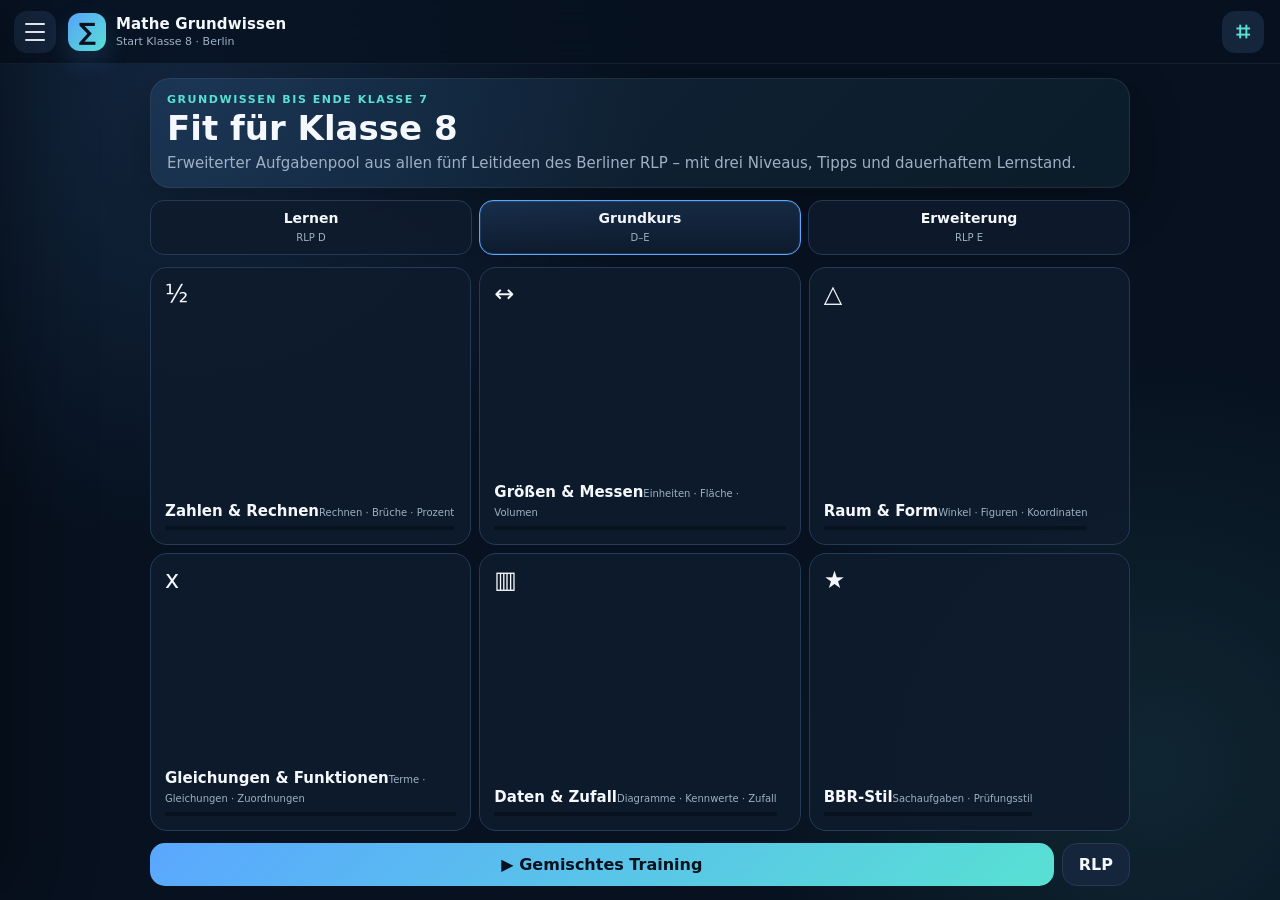
==== commit 93a9d710: "Add files via upload" ====
--- a/index.html
+++ b/index.html
@@ -1,251 +1,126 @@
-<!DOCTYPE html>
-<html lang="en">
+<!doctype html>
+<html lang="de">
 <head>
-    <meta charset="UTF-8">
-    <meta name="viewport" content="width=device-width, initial-scale=1.0">
-    <title>Weihnachtliche Webseite</title>
-    <link rel="stylesheet" href="https://unpkg.com/swiper/swiper-bundle.min.css">
-    <style>
-        /* Global Styles */
-        body {
-            margin: 0;
-            font-family: 'Georgia', serif;
-            background-color: #1f2126;
-            color: #ece6ee;
-            overflow-x: hidden;
-        }
-
-		/* Perspektive für den Swiper */
-		.swiper-container {
-			width: 100%;
-			height: 400px; /* Einheitliche Höhe */
-			perspective: 1000px; /* Perspektive für den 3D-Effekt */
-			overflow: visible; /* Wichtig für sichtbare Transformationen */
-		}
-		
-		.swiper-wrapper {
-			display: flex;
-			align-items: center;
-			transform-style: preserve-3d; /* 3D-Darstellung */
-		}
-		
-		/* Swiper Slide */
-		.swiper-slide {
-			background: #a9a8a8;
-			color: #1f2126;
-			width: 200px;
-			height: 350px;
-			border: 2px solid #af9030;
-			border-radius: 10px;
-			box-shadow: 0px 4px 8px rgba(0, 0, 0, 0.3);
-			text-align: center;
-			display: flex;
-			flex-direction: column;
-			justify-content: center;
-			align-items: center;
-			transform-origin: center;
-			transition: transform 0.5s, opacity 0.5s; /* Animation */
-		}
-		
-		/* 3D-Effekt für äußere Slides */
-		.swiper-slide:nth-child(1) {
-			transform: rotateY(25deg) translateX(-50px); /* Linke Neigung */
-			opacity: 0.8; /* Leicht transparent für Tiefe */
-		}
-		
-		.swiper-slide:nth-child(3) {
-			transform: rotateY(-25deg) translateX(50px); /* Rechte Neigung */
-			opacity: 0.8; /* Leicht transparent für Tiefe */
-		}
-		
-		/* Mittlerer Slide */
-		.swiper-slide.swiper-slide-active {
-			transform: rotateY(0deg) scale(1.1); /* Größer und gerade */
-			opacity: 1;
-			z-index: 1; /* Im Vordergrund */
-		}
-		
-		/* Pagination */
-		.swiper-pagination-bullet {
-			background: #af9030;
-		}
-		
-		/* Responsive Anpassung */
-		@media (max-width: 768px) {
-			.swiper-slide {
-				width: 150px;
-				height: 250px;
-			}
-		
-			.swiper-slide:nth-child(1),
-			.swiper-slide:nth-child(3) {
-				transform: none; /* 3D-Effekt auf kleinen Bildschirmen deaktivieren */
-			}
-		}
-		
-
-        /* Corner Images */
-        .corner-image {
-            position: absolute;
-            width: 100px;
-            height: auto;
-            z-index: 10;
-        }
-
-        .corner-image.top-left { top: 0; left: 0; }
-        .corner-image.top-right { top: 0; right: 0; }
-        .corner-image.bottom-left { bottom: 0; left: 0; }
-        .corner-image.bottom-right { bottom: 0; right: 0; }
-
-        /* Header Image */
-        .header-image {
-            width: 100%;
-            height: auto;
-            display: block;
-        }
-
-        /* Carousel Container */
-        .carousel-container {
-            margin: 30px auto;
-            width: 90%;
-            max-width: 1200px;
-        }
-
-        /* Swiper Container */
-        .swiper-container {
-            width: 100%;
-            height: 400px; /* Einheitliche Höhe */
-        }
-
-        .swiper-wrapper {
-            display: flex;
-            align-items: center;
-        }
-
-        /* Swiper Slide */
-		.swiper-slide {
-			background: #404040; /* Geänderte Hintergrundfarbe */
-			color: #ece6ee; /* Heller Text für Kontrast */
-			width: 200px;
-			height: 350px;
-			border: 2px solid #af9030;
-			border-radius: 10px;
-			box-shadow: 0px 4px 8px rgba(0, 0, 0, 0.3);
-			text-align: center;
-			display: flex;
-			flex-direction: column;
-			justify-content: center;
-			align-items: center;
-			transform-origin: center;
-			transition: transform 0.5s, opacity 0.5s; /* Animation */
-		}
-
-        /* Swiper Pagination */
-        .swiper-pagination-bullet {
-            background: #404040;
-        }
-
-        /* Container Content */
-        .container h2 {
-            color: #af9030;
-            margin: 0 0 10px 0;
-        }
-
-        .container p {
-            color: #ece6ee;
-            font-size: 14px;
-            margin: 0 10px;
-        }
-
-        .container img {
-            margin-top: 15px;
-            width: 80%;
-            height: auto;
-            border-radius: 5px;
-        }
-
-        /* Responsive Design */
-        @media (max-width: 768px) {
-            .swiper-slide {
-                width: 150px;
-                height: 250px;
-            }
-
-            .container h2 {
-                font-size: 16px;
-            }
-
-            .container p {
-                font-size: 12px;
-            }
-        }
-    </style>
+  <meta charset="utf-8">
+  <meta name="viewport" content="width=device-width, initial-scale=1, maximum-scale=1, user-scalable=no, viewport-fit=cover">
+  <meta name="theme-color" content="#101827">
+  <meta name="description" content="Mathematik-Grundwissentrainer für den Beginn der Klasse 8 – Berlin, Sek I.">
+  <meta name="mobile-web-app-capable" content="yes">
+  <meta name="apple-mobile-web-app-capable" content="yes">
+  <meta name="apple-mobile-web-app-status-bar-style" content="black-translucent">
+  <title>CHH Mathe – Grundwissen Klasse 8</title>
+  <link rel="manifest" href="manifest.webmanifest">
+  <link rel="icon" href="icon.svg" type="image/svg+xml">
+  <link rel="apple-touch-icon" href="icon.svg">
+  <link rel="stylesheet" href="styles.css?v=6">
 </head>
 <body>
-    <!-- Corner Images -->
-    <img src="Oben-LinksX.png" alt="Corner Image 1" class="corner-image top-left">
-    <img src="Oben-RechtsX.png" alt="Corner Image 2" class="corner-image top-right">
-    <img src="unten-linksX.png" alt="Corner Image 3" class="corner-image bottom-left">
-    <img src="unten-rechtsX.png" alt="Corner Image 4" class="corner-image bottom-right">
+  <div id="app">
+    <header class="topbar">
+      <button class="icon-btn" id="menuBtn" aria-label="Menü öffnen" title="Menü"><span></span><span></span><span></span></button>
+      <div class="brand"><div class="brand-mark">∑</div><div><strong>Mathe Grundwissen</strong><small>Start Klasse 8 · Berlin</small></div></div>
+      <button class="icon-btn calc-shortcut" id="calcShortcut" aria-label="Taschenrechner öffnen" title="Taschenrechner">⌗</button>
+    </header>
+    <main id="mainView" aria-live="polite"></main>
+    <div id="toast" class="toast" role="status" aria-live="polite"></div>
+    <div id="drawerBackdrop" class="backdrop" hidden></div>
+    <aside id="drawer" class="drawer" aria-label="Hauptmenü" aria-hidden="true">
+      <div class="drawer-head"><div><small>CHH · Mathematik</small><h2>Menü</h2></div><button class="icon-btn plain" id="closeDrawer" aria-label="Menü schließen">×</button></div>
+      <div class="drawer-body scrollable">
+        <div class="drawer-section"><p class="drawer-label">Niveau</p><div class="level-stack" id="drawerLevels">
+          <button data-level="lernen"><b>Lernen</b><span>RLP D · stark gestützt</span></button>
+          <button data-level="g"><b>Grundkurs</b><span>RLP D–E</span></button>
+          <button data-level="e"><b>Erweiterungskurs</b><span>RLP E · anspruchsvoller</span></button>
+        </div></div>
+        <div class="drawer-actions">
+          <button id="menuHome">⌂ <span>Startseite</span></button>
+          <button id="menuStats">▥ <span>Auswertung</span></button>
+          <button id="menuMail">✉ <span>Auswertung senden</span></button>
+          <button id="menuSheet">⎙ <span>Arbeitsblatt als PDF</span></button>
+          <button id="menuCalc">⌗ <span>Taschenrechner</span></button>
+          <button id="menuQr">▦ <span>QR-Code dieser Seite</span></button>
+          <button id="menuRlp">≡ <span>RLP & Themen</span></button>
+          <button id="menuReset">↺ <span>Lernstand zurücksetzen</span></button>
+        </div>
+        <label class="toggle-row" title="Zusatzthemen der Niveaustufe E, deren Behandlung in Klasse 7 von der schulinternen Reihenfolge abhängt."><span><b>Zusatzthemen</b><small>nur wenn bereits behandelt</small></span><input id="advancedToggle" type="checkbox"><i></i></label>
+        <p class="drawer-hint">Eingaben erfolgen über das App-Tastenfeld: Brüche mit <b>/</b> (z. B. 3/4), gemischte Zahlen mit Leerzeichen (z. B. 2 1/2), Dezimalzahlen mit Komma. Über <b>ABC</b> lassen sich Terme und Wörter eingeben.</p>
+      </div>
+      <div class="drawer-foot"><span id="versionLabel">v1.5</span><span>Fortschritt bleibt auf diesem Gerät.</span></div>
+    </aside>
 
-    <!-- Header Image -->
-    <img src="header-image2.png" alt="Header Image" class="header-image">
+    <dialog id="calcDialog" class="modal calc-modal"><form method="dialog" class="modal-shell scrollable">
+      <div class="modal-head"><div><small>Werkzeug</small><h2>Taschenrechner</h2></div><button class="icon-btn plain" value="cancel" aria-label="Schließen">×</button></div>
+      <div class="calc-display"><div id="calcExpression" class="calc-expression">&nbsp;</div><div id="calcResult" class="calc-result">0</div></div>
+      <div id="calcGrid" class="calc-grid">
+        <button type="button" data-calc="clear" class="danger">C</button><button type="button" data-calc="back">⌫</button><button type="button" data-calc="(">(</button><button type="button" data-calc=")">)</button>
+        <button type="button" data-calc="7">7</button><button type="button" data-calc="8">8</button><button type="button" data-calc="9">9</button><button type="button" data-calc="/" class="op">÷</button>
+        <button type="button" data-calc="4">4</button><button type="button" data-calc="5">5</button><button type="button" data-calc="6">6</button><button type="button" data-calc="*" class="op">×</button>
+        <button type="button" data-calc="1">1</button><button type="button" data-calc="2">2</button><button type="button" data-calc="3">3</button><button type="button" data-calc="-" class="op">−</button>
+        <button type="button" data-calc="0">0</button><button type="button" data-calc=",">,</button><button type="button" data-calc="%">%</button><button type="button" data-calc="+" class="op">+</button>
+        <button type="button" data-calc="sqrt">√</button><button type="button" data-calc="square">x²</button><button type="button" data-calc="pi">π</button><button type="button" data-calc="equals" class="equals">=</button>
+      </div>
+    </form></dialog>
 
-    <!-- 3D Carousel -->
-    <main class="carousel-container">
-        <div class="swiper-container">
-            <div class="swiper-wrapper">
-                <!-- Slide 1 -->
-                <div class="swiper-slide">
-                    <div class="container" onclick="openLink('https://www.geogebra.org/m/d9k5yxkq')">
-                        <h2>Mathematik am Campus</h2>
-                        <p>Unterrichtsreihe zu den "Rationalen Zahlen" aus Klassenstufe 7.</p>
-                    </div>
-                </div>
-                <!-- Slide 2 -->
-                <div class="swiper-slide" onclick="navigateTo('page4.html')">
-                    <div class="container">
-                        <h2>Quiz & Games</h2>
-                        <p>Beschreibung für Container 2</p>
-                        <img src="vorschauQuizUndGames.png" alt="Quiz Vorschau">
-                    </div>
-                </div>
-                <!-- Slide 3 -->
-                <div class="swiper-slide" onclick="navigateTo('page3.html')">
-                    <div class="container">
-                        <h2>Körper am Campus</h2>
-                        <p>Alles, was man über Körper wissen wollte.</p>
-                        <img src="quizkörper.png" alt="Körper Vorschau">
-                    </div>
-                </div>
-            </div>
-            <!-- Pagination -->
-            <div class="swiper-pagination"></div>
-        </div>
-    </main>
+    <dialog id="qrDialog" class="modal"><form method="dialog" class="modal-shell compact-modal scrollable">
+      <div class="modal-head"><div><small>Teilen</small><h2>QR-Code</h2></div><button class="icon-btn plain" value="cancel" aria-label="Schließen">×</button></div>
+      <div id="qrCode" class="qr-box"></div><p class="qr-url" id="qrUrl"></p><p class="muted center">Der Code wird automatisch aus der aktuell geöffneten Website-Adresse erzeugt.</p>
+    </form></dialog>
 
-    <script src="https://unpkg.com/swiper/swiper-bundle.min.js"></script>
-    <script>
-        const swiper = new Swiper('.swiper-container', {
-            effect: 'slide',
-            grabCursor: true,
-            centeredSlides: true,
-            slidesPerView: 3,
-            spaceBetween: 20,
-            loop: true,
-            pagination: {
-                el: '.swiper-pagination',
-                clickable: true,
-            },
-        });
+    <dialog id="infoDialog" class="modal"><form method="dialog" class="modal-shell info-shell scrollable">
+      <div class="modal-head"><div><small>Curriculum</small><h2>RLP & Themen</h2></div><button class="icon-btn plain" value="cancel" aria-label="Schließen">×</button></div>
+      <div class="rlp-summary"><div><b>Lernen</b><span>Niveaustufe D</span></div><div><b>Grundkurs</b><span>D–E</span></div><div><b>Erweiterung</b><span>E</span></div></div>
+      <div class="info-grid">
+        <article><b>Zahlen &amp; Operationen</b><span>Grundrechenarten, Brüche, Dezimalzahlen, Teilbarkeit; E: rationale Zahlen und Prozentrechnung.</span></article>
+        <article><b>Größen &amp; Messen</b><span>Einheiten, Umfang, Fläche, Volumen; maßstäbliche und zusammengesetzte Größen.</span></article>
+        <article><b>Raum &amp; Form</b><span>Winkel, Dreiecke, Symmetrie, Koordinaten, Kongruenz und geometrische Beziehungen.</span></article>
+        <article><b>Gleichungen &amp; Funktionen</b><span>Terme, Gleichungen, direkte Proportionalität; E: Verhältnisgleichungen und indirekte Proportionalität.</span></article>
+        <article><b>Daten &amp; Zufall</b><span>Diagramme, Kennwerte, Häufigkeiten, einfache Zufallsexperimente und Kombinatorik.</span></article>
+        <article><b>BBR-Stil</b><span>Neu formulierte, alltagsbezogene Aufgaben im Stil zentraler Prüfungen – nur mit bereits bekanntem Stoff.</span></article>
+      </div>
+      <p class="source-note">Grundlage: Fachteil C Mathematik des Rahmenlehrplans Berlin-Brandenburg, amtliche Fassung 2023. Die Doppeljahrgangsstufe 7/8 lässt schulinterne Reihenfolgen zu; deshalb sind weiterführende E-Themen standardmäßig ausgeschaltet.</p>
+    </form></dialog>
 
-        function openLink(url) {
-            window.open(url, '_blank');
-        }
+    <dialog id="statsDialog" class="modal"><form method="dialog" class="modal-shell stats-shell scrollable">
+      <div class="modal-head"><div><small>Lernstand</small><h2>Auswertung</h2></div><button class="icon-btn plain" value="cancel" aria-label="Schließen">×</button></div>
+      <div id="statsContent"></div>
+      <div class="dialog-actions one"><button type="button" id="statsSend" class="btn secondary">✉ Auswertung an die Lehrkraft senden</button></div>
+      <p class="source-note">Die Auswertung wird ausschließlich lokal auf diesem Gerät gespeichert. Sie berücksichtigt alle seit dem letzten Zurücksetzen beantworteten Aufgaben.</p>
+    </form></dialog>
 
-        function navigateTo(url) {
-            window.location.href = url;
-        }
-    </script>
+
+    <dialog id="mailDialog" class="modal mail-modal"><form method="dialog" class="modal-shell scrollable">
+      <div class="modal-head"><div><small>Auswertung</small><h2>An die Lehrkraft senden</h2></div><button class="icon-btn plain" value="cancel" aria-label="Schließen">×</button></div>
+      <p class="muted">Empfänger: <b id="mailTo">alexander.goehl@chh.berlin</b>. Die Nachricht wird im E-Mail-Programm vorbereitet und erst dort von dir abgeschickt.</p>
+      <label class="field-label" for="userName">Name</label>
+      <div class="numeric-row">
+        <input id="userName" class="answer-input" type="text" inputmode="none" enterkeyhint="done" autocomplete="off" autocorrect="off" spellcheck="false" placeholder="Vor- und Nachname">
+        <button type="button" id="mailSysKb" class="kb-toggle" title="Gerätetastatur ein-/ausschalten" aria-label="Gerätetastatur ein- oder ausschalten">⌨</button>
+      </div>
+      <div id="mailKeypadHost"></div>
+      <label class="field-label" for="reportText">Diese Auswertung wird gesendet</label>
+      <textarea id="reportText" class="report-text scrollable" readonly rows="8" aria-label="Auswertungstext"></textarea>
+      <p id="mailStatus" class="muted center" role="status" aria-live="polite"></p>
+      <p id="mailSetup" class="setup-note" hidden>Direktversand noch nicht eingerichtet: Formspree-Formular-ID in <code>app.js</code> bei <code>FORMSPREE_ID</code> eintragen.</p>
+      <div class="dialog-actions"><button type="button" id="copyReport" class="btn ghost">Text kopieren</button><button type="button" id="sendReport" class="btn secondary">E-Mail öffnen</button><button type="button" id="postReport" class="btn span-2" hidden>Jetzt senden</button></div>
+    </form></dialog>
+
+
+    <dialog id="sheetDialog" class="modal sheet-modal"><form method="dialog" class="modal-shell scrollable">
+      <div class="modal-head"><div><small>Arbeitsblatt</small><h2>Aufgaben als PDF</h2></div><button class="icon-btn plain" value="cancel" aria-label="Schließen">×</button></div>
+      <div id="sheetOptions"></div>
+      <label class="toggle-row"><span><b>Lösungskasten am Ende</b><small>richtige und ebenso viele falsche Ergebnisse, gemischt</small></span><input id="sheetSolutions" type="checkbox" checked><i></i></label>
+      <p class="muted">Es öffnet sich der Druckdialog des Geräts. Dort als Ziel <b>„Als PDF speichern“</b> (bzw. „Microsoft Print to PDF“) wählen.</p>
+      <p id="sheetStatus" class="muted center" role="status" aria-live="polite"></p>
+      <div class="dialog-actions one"><button type="button" id="printSheetBtn" class="btn">⎙ Arbeitsblatt erstellen</button></div>
+    </form></dialog>
+
+    <dialog id="confirmDialog" class="modal"><form method="dialog" class="modal-shell compact-modal">
+      <div class="modal-head"><div><small>Lernstand</small><h2>Zurücksetzen?</h2></div></div><p class="muted">Alle auf diesem Gerät gespeicherten Treffer, Fehler und Serien werden gelöscht.</p>
+      <div class="dialog-actions"><button value="cancel" class="btn ghost">Abbrechen</button><button value="ok" id="confirmReset" class="btn danger-btn">Zurücksetzen</button></div>
+    </form></dialog>
+
+    <script src="app.js?v=6"></script>
+  </div>
+  <div id="printSheet" aria-hidden="true"></div>
 </body>
 </html>
--- a/styles.css
+++ b/styles.css
@@ -0,0 +1,163 @@
+:root{
+  --bg:#07111f;--panel:#0e1b2d;--panel2:#14253c;--line:#243a56;--text:#f4f7fb;--muted:#9fb0c5;--blue:#5aa7ff;--cyan:#58e0d3;--green:#65d38e;--yellow:#ffd166;--red:#ff7373;--violet:#b99cff;--shadow:0 18px 50px rgba(0,0,0,.28);--r:20px
+}
+*{box-sizing:border-box}html,body,#app{width:100%;height:100%;margin:0;overflow:hidden;overscroll-behavior:none}html{background:var(--bg)}body{position:fixed;inset:0;touch-action:manipulation;min-height:100vh;min-height:100dvh;font-family:Inter,ui-sans-serif,system-ui,-apple-system,BlinkMacSystemFont,"Segoe UI",sans-serif;color:var(--text);background:radial-gradient(circle at 15% 10%,rgba(90,167,255,.14),transparent 34%),radial-gradient(circle at 90% 85%,rgba(88,224,211,.10),transparent 30%),var(--bg);-webkit-tap-highlight-color:transparent}button,input{font:inherit}button{touch-action:manipulation}#app{display:grid;grid-template-rows:auto minmax(0,1fr);position:relative}.topbar{height:64px;min-height:64px;padding:env(safe-area-inset-top) max(14px,env(safe-area-inset-right)) 0 max(14px,env(safe-area-inset-left));display:grid;grid-template-columns:44px minmax(0,1fr) 44px;gap:10px;align-items:center;border-bottom:1px solid rgba(255,255,255,.06);background:rgba(7,17,31,.78);backdrop-filter:blur(16px);z-index:4}.brand{display:flex;align-items:center;gap:10px;min-width:0}.brand-mark{width:38px;height:38px;border-radius:12px;display:grid;place-items:center;background:linear-gradient(135deg,var(--blue),var(--cyan));color:#07111f;font-size:24px;font-weight:900;box-shadow:0 10px 25px rgba(90,167,255,.18)}.brand strong,.brand small{display:block;white-space:nowrap;overflow:hidden;text-overflow:ellipsis}.brand strong{font-size:15px;letter-spacing:.01em}.brand small{font-size:11px;color:var(--muted);margin-top:2px}.icon-btn{width:42px;height:42px;border:0;border-radius:13px;display:grid;place-items:center;color:var(--text);background:var(--panel2);cursor:pointer;font-weight:800;font-size:22px}.icon-btn:active{transform:scale(.96)}.icon-btn.plain{background:transparent}#menuBtn{gap:4px;padding:11px}#menuBtn span{height:2px;width:20px;border-radius:2px;background:var(--text);display:block}.calc-shortcut{font-size:24px;color:var(--cyan)}#mainView{min-height:0;overflow:hidden;width:100%;height:100%;padding:14px max(14px,env(safe-area-inset-right)) max(14px,env(safe-area-inset-bottom)) max(14px,env(safe-area-inset-left))}.home-screen,.trainer-screen,.result-screen{width:min(100%,980px);height:100%;margin:0 auto;min-height:0}.home-screen{display:grid;grid-template-rows:auto auto minmax(0,1fr) auto;gap:10px}.hero{border:1px solid rgba(255,255,255,.07);border-radius:var(--r);padding:14px 16px;background:linear-gradient(135deg,rgba(90,167,255,.12),rgba(88,224,211,.06));box-shadow:var(--shadow)}.kicker{font-size:11px;text-transform:uppercase;letter-spacing:.14em;color:var(--cyan);font-weight:800}.hero h1{font-size:clamp(21px,5vw,34px);line-height:1.05;margin:5px 0 6px}.hero p{font-size:clamp(12px,2.7vw,15px);color:var(--muted);margin:0;line-height:1.35}.level-picker{display:grid;grid-template-columns:repeat(3,1fr);gap:7px}.level-picker button{border:1px solid var(--line);border-radius:14px;background:rgba(14,27,45,.86);color:var(--muted);padding:9px 7px;min-width:0;cursor:pointer}.level-picker button b{display:block;color:var(--text);font-size:clamp(11px,2.7vw,14px);white-space:nowrap;overflow:hidden;text-overflow:ellipsis}.level-picker button small{font-size:10px}.level-picker button.active{border-color:var(--blue);background:linear-gradient(180deg,rgba(90,167,255,.18),rgba(14,27,45,.92));box-shadow:inset 0 0 0 1px rgba(90,167,255,.18)}.topic-grid{min-height:0;display:grid;grid-template-columns:repeat(2,minmax(0,1fr));grid-template-rows:repeat(3,minmax(0,1fr));gap:8px}.topic-card{border:1px solid var(--line);border-radius:17px;background:rgba(14,27,45,.9);color:var(--text);padding:10px 11px;text-align:left;cursor:pointer;min-height:0;display:flex;flex-direction:column;justify-content:space-between;overflow:hidden;transition:.18s ease}.topic-card:active{transform:scale(.985)}.topic-icon{font-size:clamp(17px,4vw,24px);line-height:1}.topic-card b{font-size:clamp(12px,3.1vw,15px);line-height:1.1;margin-top:5px}.topic-card small{font-size:10px;color:var(--muted);line-height:1.15;margin-top:3px}.mini-progress{height:4px;background:#07111f;border-radius:8px;overflow:hidden;margin-top:6px}.mini-progress i{display:block;height:100%;border-radius:inherit;background:linear-gradient(90deg,var(--blue),var(--cyan))}.start-row{display:grid;grid-template-columns:minmax(0,1fr) auto;gap:8px}.btn{border:0;border-radius:15px;padding:11px 16px;font-weight:800;cursor:pointer;color:#07111f;background:linear-gradient(135deg,var(--blue),var(--cyan))}.btn.secondary{background:var(--panel2);color:var(--text);border:1px solid var(--line)}.btn.ghost{background:transparent;color:var(--text);border:1px solid var(--line)}.trainer-screen{display:grid;grid-template-rows:auto minmax(0,1fr) auto auto;gap:8px}.session-head{display:grid;grid-template-columns:minmax(0,1fr) auto;gap:10px;align-items:center}.session-meta{min-width:0}.session-meta .line1{display:flex;gap:7px;align-items:center;min-width:0}.session-meta b{font-size:13px;white-space:nowrap;overflow:hidden;text-overflow:ellipsis}.pill{font-size:10px;padding:4px 7px;border-radius:999px;background:rgba(90,167,255,.14);color:var(--blue);border:1px solid rgba(90,167,255,.24);white-space:nowrap}.session-meta small{display:block;color:var(--muted);font-size:10px;margin-top:4px}.score-pill{font-size:12px;border:1px solid var(--line);background:var(--panel);padding:7px 9px;border-radius:12px;white-space:nowrap}.progress-track{grid-column:1/-1;height:5px;border-radius:9px;overflow:hidden;background:var(--panel2)}.progress-track i{height:100%;display:block;background:linear-gradient(90deg,var(--blue),var(--cyan));transition:width .25s ease}.question-card{min-height:0;border:1px solid rgba(255,255,255,.07);border-radius:22px;background:linear-gradient(180deg,rgba(20,37,60,.96),rgba(14,27,45,.96));box-shadow:var(--shadow);padding:clamp(13px,3vw,21px);display:grid;grid-template-rows:auto minmax(0,1fr) auto;gap:8px;overflow:hidden}.q-top{display:flex;justify-content:space-between;align-items:center;gap:8px}.q-label{font-size:10px;text-transform:uppercase;letter-spacing:.12em;color:var(--cyan);font-weight:800}.q-difficulty{font-size:10px;color:var(--muted)}.q-body{min-height:0;display:flex;flex-direction:column;align-items:center;justify-content:center;gap:clamp(7px,2vh,14px);text-align:center;overflow:hidden}.q-body h2{margin:0;max-width:850px;font-size:clamp(18px,4.7vw,31px);line-height:1.15;font-weight:800}.q-context{font-size:clamp(11px,2.6vw,14px);color:var(--muted);line-height:1.3;max-width:760px}.visual{width:min(100%,460px);max-height:31%;display:grid;place-items:center}.visual svg{max-width:100%;max-height:100%;display:block}.answer-area{width:min(100%,680px);margin:0 auto}.mc-grid{display:grid;grid-template-columns:repeat(2,minmax(0,1fr));gap:7px}.answer-btn{border:1px solid var(--line);border-radius:14px;background:#0b1727;color:var(--text);min-height:46px;padding:9px;font-weight:750;cursor:pointer}.answer-btn.selected{border-color:var(--blue);box-shadow:inset 0 0 0 1px var(--blue);background:rgba(90,167,255,.12)}.answer-btn.correct{border-color:var(--green);background:rgba(101,211,142,.12)}.answer-btn.wrong{border-color:var(--red);background:rgba(255,115,115,.12)}.numeric-row{display:grid;grid-template-columns:minmax(0,1fr) auto;gap:8px}.answer-input{width:100%;height:48px;border-radius:14px;border:1px solid var(--line);background:#081421;color:var(--text);padding:0 14px;font-size:19px;font-weight:800;outline:none}.answer-input:focus{border-color:var(--blue);box-shadow:0 0 0 3px rgba(90,167,255,.12)}.unit-label{display:flex;align-items:center;color:var(--muted);font-weight:700;font-size:13px}.q-feedback{min-height:39px;border-radius:13px;padding:7px 9px;display:flex;align-items:center;gap:8px;background:rgba(7,17,31,.55);font-size:11px;line-height:1.25;color:var(--muted)}.q-feedback strong{color:var(--text)}.q-feedback.good{border:1px solid rgba(101,211,142,.35);background:rgba(101,211,142,.08)}.q-feedback.bad{border:1px solid rgba(255,115,115,.32);background:rgba(255,115,115,.07)}.session-actions{display:grid;grid-template-columns:auto minmax(0,1fr) auto;gap:8px}.session-actions .btn{padding:10px 13px}.session-actions .main-action{width:100%}.result-screen{display:grid;place-items:center}.result-card{width:min(100%,600px);max-height:100%;border:1px solid var(--line);border-radius:24px;background:linear-gradient(180deg,var(--panel2),var(--panel));box-shadow:var(--shadow);padding:clamp(16px,4vw,26px);text-align:center}.result-ring{width:104px;height:104px;border-radius:50%;margin:0 auto 10px;display:grid;place-items:center;background:conic-gradient(var(--cyan) var(--pct),var(--line) 0)}.result-ring div{width:82px;height:82px;border-radius:50%;background:var(--panel);display:grid;place-items:center}.result-ring b{font-size:26px}.result-card h2{margin:4px 0 5px;font-size:25px}.result-card p{margin:0;color:var(--muted);font-size:13px}.result-stats{display:grid;grid-template-columns:repeat(3,1fr);gap:7px;margin:14px 0}.result-stats div{border:1px solid var(--line);border-radius:14px;padding:9px 5px;background:#0a1727}.result-stats b{display:block;font-size:18px}.result-stats small{color:var(--muted);font-size:9px}.result-actions{display:grid;grid-template-columns:1fr 1fr;gap:8px}.backdrop{position:fixed;inset:0;background:rgba(0,0,0,.52);z-index:20;backdrop-filter:blur(3px)}.drawer{position:fixed;z-index:21;left:0;top:0;bottom:0;width:min(88vw,360px);background:#0a1626;border-right:1px solid var(--line);box-shadow:35px 0 70px rgba(0,0,0,.3);padding:max(16px,env(safe-area-inset-top)) 16px max(16px,env(safe-area-inset-bottom));transform:translateX(-104%);transition:transform .23s ease;display:grid;grid-template-rows:auto minmax(0,1fr) auto;gap:11px;overflow:hidden}.drawer.open{transform:translateX(0)}.drawer-head{display:flex;justify-content:space-between;align-items:center}.drawer-head small,.drawer-label{color:var(--muted);font-size:10px;text-transform:uppercase;letter-spacing:.13em}.drawer-head h2{margin:2px 0 0;font-size:24px}.drawer-label{margin:0 0 6px}.level-stack{display:grid;gap:5px}.level-stack button{border:1px solid var(--line);background:var(--panel);color:var(--text);border-radius:12px;padding:8px 10px;text-align:left;cursor:pointer}.level-stack button b,.level-stack button span{display:block}.level-stack button b{font-size:12px}.level-stack button span{font-size:9px;color:var(--muted);margin-top:2px}.level-stack button.active{border-color:var(--blue);background:rgba(90,167,255,.10)}.drawer-actions{display:grid;align-content:start;gap:5px}.drawer-actions button{min-height:43px;border:0;border-radius:12px;background:transparent;color:var(--text);display:grid;grid-template-columns:28px 1fr;align-items:center;text-align:left;padding:7px 9px;cursor:pointer}.drawer-actions button:hover{background:var(--panel)}.drawer-actions span{font-size:13px}.toggle-row{display:grid;grid-template-columns:minmax(0,1fr) auto;gap:9px;align-items:center;border:1px solid var(--line);border-radius:13px;padding:9px 10px;background:var(--panel)}.toggle-row b,.toggle-row small{display:block}.toggle-row b{font-size:11px}.toggle-row small{font-size:9px;color:var(--muted);margin-top:2px}.toggle-row input{display:none}.toggle-row i{width:38px;height:22px;border-radius:999px;background:#26384e;position:relative;transition:.2s}.toggle-row i::after{content:"";position:absolute;width:16px;height:16px;border-radius:50%;background:white;left:3px;top:3px;transition:.2s}.toggle-row input:checked+i{background:var(--blue)}.toggle-row input:checked+i::after{left:19px}.drawer-foot{display:flex;justify-content:space-between;gap:8px;color:var(--muted);font-size:8px}.modal{width:min(94vw,520px);max-width:94vw;max-height:92dvh;border:1px solid var(--line);border-radius:22px;padding:0;background:#0b1727;color:var(--text);box-shadow:0 30px 90px rgba(0,0,0,.5)}.modal::backdrop{background:rgba(0,0,0,.68);backdrop-filter:blur(5px)}.modal-shell{padding:16px;margin:0;display:grid;gap:12px;max-height:90dvh;overflow-y:auto;overscroll-behavior:contain}.compact-modal{width:min(94vw,390px);margin:auto}.modal-head{display:flex;justify-content:space-between;align-items:center}.modal-head small{font-size:9px;text-transform:uppercase;letter-spacing:.13em;color:var(--cyan)}.modal-head h2{margin:2px 0 0;font-size:21px}.calc-display{background:#06101c;border:1px solid var(--line);border-radius:16px;padding:9px 11px;text-align:right;overflow:hidden}.calc-expression{color:var(--muted);font-size:11px;white-space:nowrap;overflow:hidden;text-overflow:ellipsis;min-height:16px}.calc-result{font-size:clamp(25px,7vw,36px);font-weight:850;white-space:nowrap;overflow:hidden;text-overflow:ellipsis}.calc-grid{display:grid;grid-template-columns:repeat(4,1fr);gap:6px}.calc-grid button{height:clamp(42px,8vh,54px);border:1px solid var(--line);border-radius:12px;background:var(--panel2);color:var(--text);font-weight:800;font-size:16px;cursor:pointer}.calc-grid button.op{color:var(--cyan)}.calc-grid button.danger{color:var(--red)}.calc-grid button.equals{background:linear-gradient(135deg,var(--blue),var(--cyan));color:#07111f}.qr-box{width:min(62vw,250px);aspect-ratio:1;margin:2px auto;padding:12px;background:white;border-radius:16px;display:grid;place-items:center;overflow:hidden}.qr-box img,.qr-box canvas{max-width:100%;max-height:100%}.qr-url{font-size:9px;color:var(--muted);word-break:break-all;text-align:center;margin:0}.muted{color:var(--muted);font-size:11px;line-height:1.35;margin:0}.center{text-align:center}.info-shell{width:min(94vw,700px)}.rlp-summary{display:grid;grid-template-columns:repeat(3,1fr);gap:6px}.rlp-summary div{border:1px solid var(--line);border-radius:12px;padding:8px;background:var(--panel);text-align:center}.rlp-summary b,.rlp-summary span{display:block}.rlp-summary b{font-size:10px}.rlp-summary span{color:var(--muted);font-size:8px;margin-top:2px}.info-grid{display:grid;grid-template-columns:1fr 1fr;gap:6px}.info-grid article{border:1px solid var(--line);border-radius:12px;padding:8px;background:#081421}.info-grid b,.info-grid span{display:block}.info-grid b{font-size:10px}.info-grid span{font-size:8.5px;color:var(--muted);line-height:1.28;margin-top:3px}.source-note{font-size:8px;color:var(--muted);line-height:1.35;margin:0}.dialog-actions{display:grid;grid-template-columns:1fr 1fr;gap:8px}.danger-btn{background:var(--red);color:#260606}.toast{position:fixed;z-index:50;left:50%;bottom:max(18px,env(safe-area-inset-bottom));transform:translate(-50%,18px);background:#13233a;border:1px solid var(--line);border-radius:999px;padding:9px 13px;color:var(--text);font-size:11px;opacity:0;pointer-events:none;transition:.2s;box-shadow:var(--shadow);white-space:nowrap}.toast.show{opacity:1;transform:translate(-50%,0)}@media (min-width:720px){.topic-grid{grid-template-columns:repeat(3,1fr);grid-template-rows:repeat(2,1fr)}.home-screen{gap:12px}.topic-card{padding:14px}}@media (max-height:700px){.topbar{height:56px;min-height:56px}#mainView{padding-top:9px;padding-bottom:9px}.hero{padding:10px 13px}.hero h1{font-size:20px}.hero p{font-size:11px}.level-picker button{padding:6px 5px}.topic-card{padding:7px 9px}.topic-card small{font-size:8.5px}.mini-progress{margin-top:4px}.btn{padding:9px 13px}.question-card{padding:11px;gap:5px}.q-body h2{font-size:clamp(16px,4.3vw,24px)}.q-context{font-size:10px}.answer-btn{min-height:39px;padding:6px;font-size:12px}.answer-input{height:42px;font-size:16px}.q-feedback{min-height:32px;padding:5px 8px;font-size:9.5px}.session-actions .btn{padding:8px 11px;font-size:11px}}@media (max-height:590px){.hero p,.topic-card small,.session-meta small{display:none}.hero{padding:8px 11px}.hero h1{margin:2px 0;font-size:18px}.topic-card b{font-size:11px}.q-context{display:none}.visual{max-height:24%}}@media (prefers-reduced-motion:reduce){*,*::before,*::after{scroll-behavior:auto!important;transition:none!important;animation:none!important}}
+
+/* ---------- Menü: einziger scrollbarer Bereich der Anwendung ---------- */
+.drawer-body{min-height:0;overflow-y:auto;overscroll-behavior:contain;-webkit-overflow-scrolling:touch;display:grid;align-content:start;gap:12px;padding-right:4px}
+.drawer-body::-webkit-scrollbar{width:5px}
+.drawer-body::-webkit-scrollbar-thumb{background:var(--line);border-radius:9px}
+.drawer-hint{font-size:9px;line-height:1.4;color:var(--muted);margin:0;border-top:1px solid var(--line);padding-top:9px}
+.drawer-hint b{color:var(--text)}
+.scrollable{-webkit-overflow-scrolling:touch}
+
+/* ------------------- App-internes Eingabefeld ------------------- */
+.answer-dock{display:grid;gap:6px;min-height:0}
+.input-shell{display:grid;gap:5px}
+.numeric-row{display:grid;grid-template-columns:minmax(0,1fr) auto auto;gap:8px;align-items:center}
+.answer-input{width:100%;height:clamp(40px,6.4vh,52px);border-radius:14px;border:1px solid var(--line);background:#081421;color:var(--text);padding:0 14px;font-size:clamp(16px,2.6vh,21px);font-weight:800;outline:none;letter-spacing:.02em}
+.answer-input:focus{border-color:var(--blue);box-shadow:0 0 0 3px rgba(90,167,255,.12)}
+.answer-input:disabled{opacity:.75}
+.kb-toggle{width:clamp(38px,5.6vh,46px);height:clamp(38px,5.6vh,46px);border:1px solid var(--line);border-radius:12px;background:var(--panel2);color:var(--muted);font-size:17px;cursor:pointer}
+.kb-toggle.active{color:#07111f;background:linear-gradient(135deg,var(--blue),var(--cyan));border-color:transparent}
+.kb-toggle:disabled{opacity:.4}
+.pretty-preview{display:flex;justify-content:center;min-height:0}
+.pf{display:inline-flex;align-items:center;gap:6px;font-size:15px;font-weight:800;color:var(--cyan)}
+.pf-frac{display:inline-flex;flex-direction:column;align-items:center;line-height:1.05}
+.pf-frac i{font-style:normal;padding:0 4px}
+.pf-frac i:first-child{border-bottom:2px solid var(--cyan)}
+
+/* -------------------------- Tastenfeld -------------------------- */
+.keypad{display:grid;gap:5px;user-select:none}
+.keypad .kp-page{display:none;gap:5px;grid-auto-rows:minmax(0,auto)}
+.keypad[data-page="num"] .kp-num,.keypad[data-page="abc"] .kp-abc{display:grid}
+.kp-row{display:flex;gap:5px}
+.kp{flex:1;min-width:0;height:clamp(30px,5.4vh,48px);border:1px solid var(--line);border-radius:11px;background:var(--panel2);color:var(--text);font-weight:800;font-size:clamp(12px,2.3vh,18px);cursor:pointer;padding:0}
+.kp:active{transform:scale(.96)}
+.kp.op{color:var(--cyan)}
+.kp.danger{color:var(--red)}
+.kp.mode{color:var(--blue);font-size:clamp(10px,1.8vh,14px);letter-spacing:.04em}
+.keypad.locked{opacity:.4;pointer-events:none}
+@media (hover:hover){.kp:hover{background:#1b3050}}
+
+.q-note{margin:0;font-size:clamp(10px,2.2vw,12px);color:var(--yellow);font-weight:700}
+.qr-fallback{font-size:11px;color:#07111f;text-align:center;margin:0;padding:8px;line-height:1.35}
+
+/* ------------------------- Auswertung --------------------------- */
+.eval-overview{display:grid;grid-template-columns:repeat(4,1fr);gap:7px}
+.eval-overview>div{border:1px solid var(--line);border-radius:14px;background:#081421;padding:10px 5px;text-align:center}
+.eval-overview b,.eval-overview small{display:block}
+.eval-overview b{font-size:19px}
+.eval-overview small{font-size:8px;color:var(--muted);margin-top:2px}
+.eval-meta{display:flex;justify-content:space-between;gap:10px;color:var(--muted);font-size:9px}
+.eval-meta b{color:var(--text)}
+.stats-shell{width:min(94vw,620px)}
+.stats-shell h3{font-size:11px;margin:2px 0 0;color:var(--text)}
+.eval-rows{display:grid;gap:7px}
+.eval-row{border:1px solid var(--line);border-radius:12px;background:#081421;padding:8px}
+.eval-row-head{display:flex;justify-content:space-between;gap:8px;align-items:center}
+.eval-row-head b{font-size:10px}
+.eval-row-head span{font-size:8px;color:var(--muted);white-space:nowrap}
+.eval-bar{height:6px;border-radius:999px;background:#07111f;overflow:hidden;margin-top:6px}
+.eval-bar i{display:block;height:100%;border-radius:inherit;background:linear-gradient(90deg,var(--blue),var(--cyan))}
+.eval-levels{display:grid;grid-template-columns:repeat(3,1fr);gap:6px}
+.eval-level{border:1px solid var(--line);border-radius:12px;background:#081421;padding:8px;text-align:center}
+.eval-level b,.eval-level span{display:block}
+.eval-level b{font-size:9px}
+.eval-level span{font-size:8px;color:var(--muted);margin-top:2px}
+@media(max-width:430px){.eval-overview{grid-template-columns:repeat(2,1fr)}.eval-levels{grid-template-columns:1fr}.eval-meta{flex-direction:column;gap:3px}}
+
+/* --------------- Anpassungen für flache Bildschirme -------------- */
+@media (max-height:700px){
+  .answer-dock{gap:4px}
+  .keypad,.keypad .kp-page{gap:4px}
+  .kp-row{gap:4px}
+  .kp{border-radius:9px}
+  .q-note{font-size:10px}
+}
+@media (max-height:560px){
+  .question-card .visual{max-height:20%}
+  .pretty-preview{display:none}
+}
+@media (min-width:720px){
+  .answer-dock{width:min(100%,680px);margin:0 auto}
+}
+
+@media (max-height:480px){
+  .kp{height:clamp(24px,4.6vh,34px);border-radius:8px}
+  .answer-input{height:34px;font-size:15px}
+  .kb-toggle{width:34px;height:34px;font-size:14px}
+  .session-head small,.q-note{display:none}
+}
+
+/* Frage darf nicht gestaucht werden – die Grafik gibt zuerst nach */
+.q-body h2{flex:0 0 auto}
+.q-body .visual{flex:1 1 auto;min-height:0}
+
+/* Breite, flache Bildschirme: Aufgabe und Eingabe nebeneinander */
+@media (max-height:560px) and (min-width:640px){
+  .trainer-screen{grid-template-columns:minmax(0,1fr) minmax(230px,330px);grid-template-rows:auto minmax(0,1fr) auto;column-gap:10px}
+  .session-head{grid-column:1/-1}
+  .question-card{grid-column:1;grid-row:2}
+  .answer-dock{grid-column:2;grid-row:2;align-content:center;width:100%}
+  .session-actions{grid-column:1/-1}
+  .q-body h2{font-size:clamp(15px,2.6vw,22px)}
+}
+
+/* ------------------ Auswertung per E-Mail senden ----------------- */
+.mail-modal{width:min(94vw,560px)}
+.field-label{font-size:9px;text-transform:uppercase;letter-spacing:.13em;color:var(--muted);margin:0}
+.report-text{width:100%;max-height:26vh;border:1px solid var(--line);border-radius:14px;background:#081421;color:var(--text);padding:10px 12px;font-family:ui-monospace,SFMono-Regular,Consolas,monospace;font-size:11px;line-height:1.45;resize:none;overflow-y:auto;overscroll-behavior:contain}
+.dialog-actions.one{grid-template-columns:1fr}
+.span-2{grid-column:1/-1}
+#mailStatus{min-height:15px}
+#mailKeypadHost .keypad{margin-top:2px}
+
+.mail-modal .dialog-actions{position:sticky;bottom:0;z-index:2;background:#0b1727;padding:8px 0 2px;box-shadow:0 -10px 14px rgba(11,23,39,.9)}
+@media (max-height:620px){
+  .report-text{max-height:14vh;font-size:10px;padding:7px 9px}
+  .mail-modal .muted{font-size:10px}
+  .mail-modal #mailKeypadHost .kp{height:clamp(24px,4.4vh,34px)}
+}
+
+/* -------------------- Arbeitsblatt-Dialog ----------------------- */
+.sheet-modal{width:min(94vw,560px)}
+.chip-row{display:flex;flex-wrap:wrap;gap:5px}
+.chip-row button{border:1px solid var(--line);background:var(--panel);color:var(--muted);border-radius:999px;padding:7px 11px;font-size:11px;font-weight:750;cursor:pointer}
+.chip-row button.active{border-color:var(--blue);background:rgba(90,167,255,.16);color:var(--text)}
+.chip-row button:active{transform:scale(.97)}
+.setup-note{font-size:9.5px;line-height:1.4;color:var(--yellow);margin:0;border:1px dashed rgba(255,209,102,.4);border-radius:10px;padding:7px 9px}
+.setup-note code{font-family:ui-monospace,Consolas,monospace;font-size:9.5px}
+#printSheet{display:none}
+
+/* ------------------------ Druckausgabe -------------------------- */
+@media print{
+  html,body{position:static!important;inset:auto!important;width:auto!important;height:auto!important;overflow:visible!important;background:#fff!important;color:#000!important}
+  #app,#toast,#drawer,#drawerBackdrop,dialog{display:none!important}
+  #printSheet{display:block!important}
+  @page{size:A4 portrait;margin:16mm 15mm}
+  .ws{font-family:"Segoe UI",Inter,system-ui,sans-serif;color:#000;font-size:11pt;line-height:1.35}
+  .ws-head{border-bottom:2px solid #000;padding-bottom:6pt;margin-bottom:10pt}
+  .ws-head h1{font-size:15pt;margin:0 0 3pt}
+  .ws-meta{margin:0;font-size:9pt;color:#333}
+  .ws-name{margin:8pt 0 0;font-size:10pt}
+  .ws-list{margin:0;padding:0;list-style:none;counter-reset:ws}
+  .ws-item{break-inside:avoid;page-break-inside:avoid;margin:0 0 11pt;padding:0 0 7pt;border-bottom:1px dotted #bbb}
+  .ws-q{font-size:11pt}
+  .ws-q b{margin-right:5pt}
+  .ws-note{font-size:8.5pt;font-style:italic;color:#444;margin-top:2pt}
+  .ws-visual{margin:5pt 0;max-width:78mm}
+  .ws-visual svg{width:100%;height:auto;display:block}
+  .ws-options{display:grid;grid-template-columns:1fr 1fr;gap:2pt 10pt;margin-top:4pt;font-size:10pt}
+  .ws-line{margin-top:7pt;font-size:10pt}
+  .ws-blank{display:inline-block;min-width:38mm;border-bottom:1px solid #000;height:1em;vertical-align:-2pt}
+  .ws-blank.wide{min-width:58mm}
+  .ws-line i{font-style:normal;color:#333}
+  .ws-topic{font-size:8pt;color:#666;margin-top:3pt}
+  .ws-solutions{break-inside:avoid;page-break-inside:avoid;border:1.5pt solid #000;border-radius:4pt;padding:8pt 10pt;margin-top:12pt}
+  .ws-solutions h2{font-size:12pt;margin:0 0 3pt}
+  .ws-solutions p{font-size:9pt;margin:0 0 6pt;color:#333}
+  .ws-chips{display:flex;flex-wrap:wrap;gap:4pt 6pt}
+  .ws-chips span{border:1px solid #666;border-radius:3pt;padding:2pt 6pt;font-size:10pt;white-space:nowrap}
+  .ws-foot{margin-top:10pt;font-size:8pt;color:#666;border-top:1px solid #ccc;padding-top:4pt}
+}
